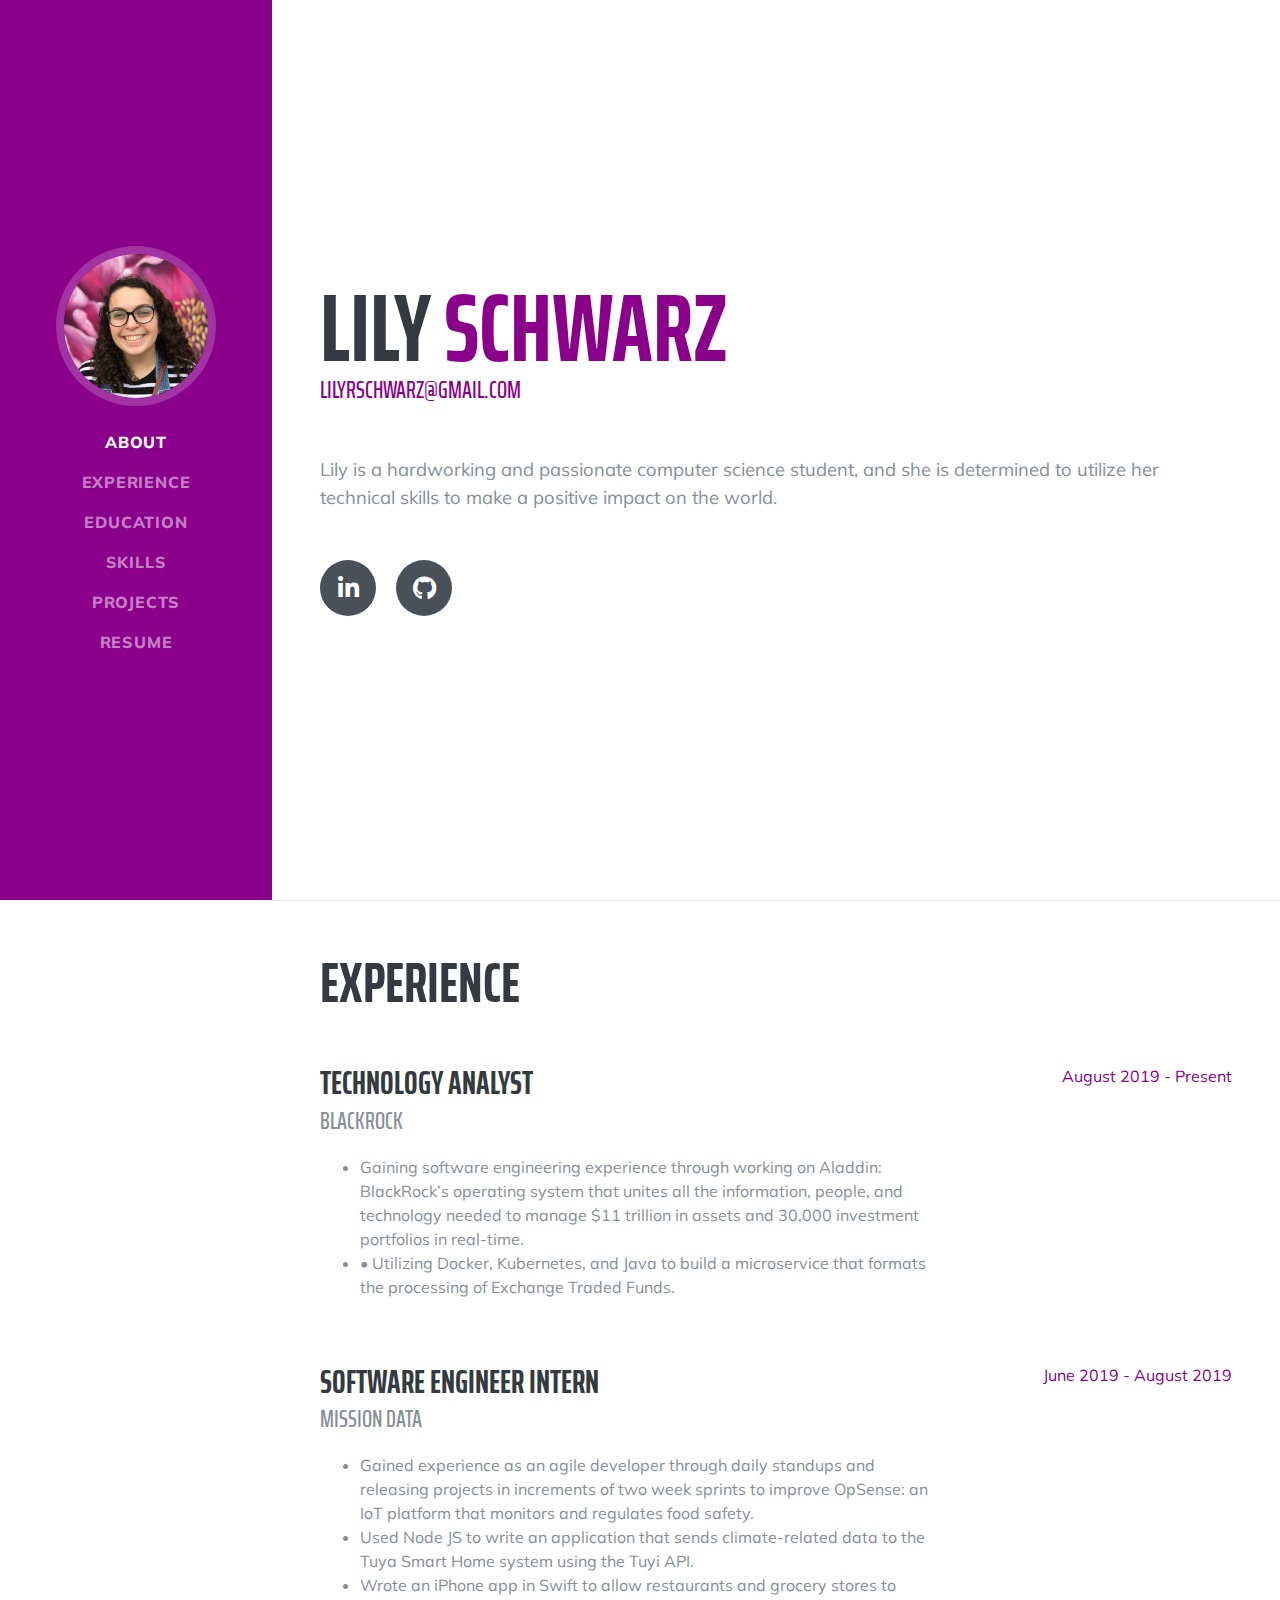
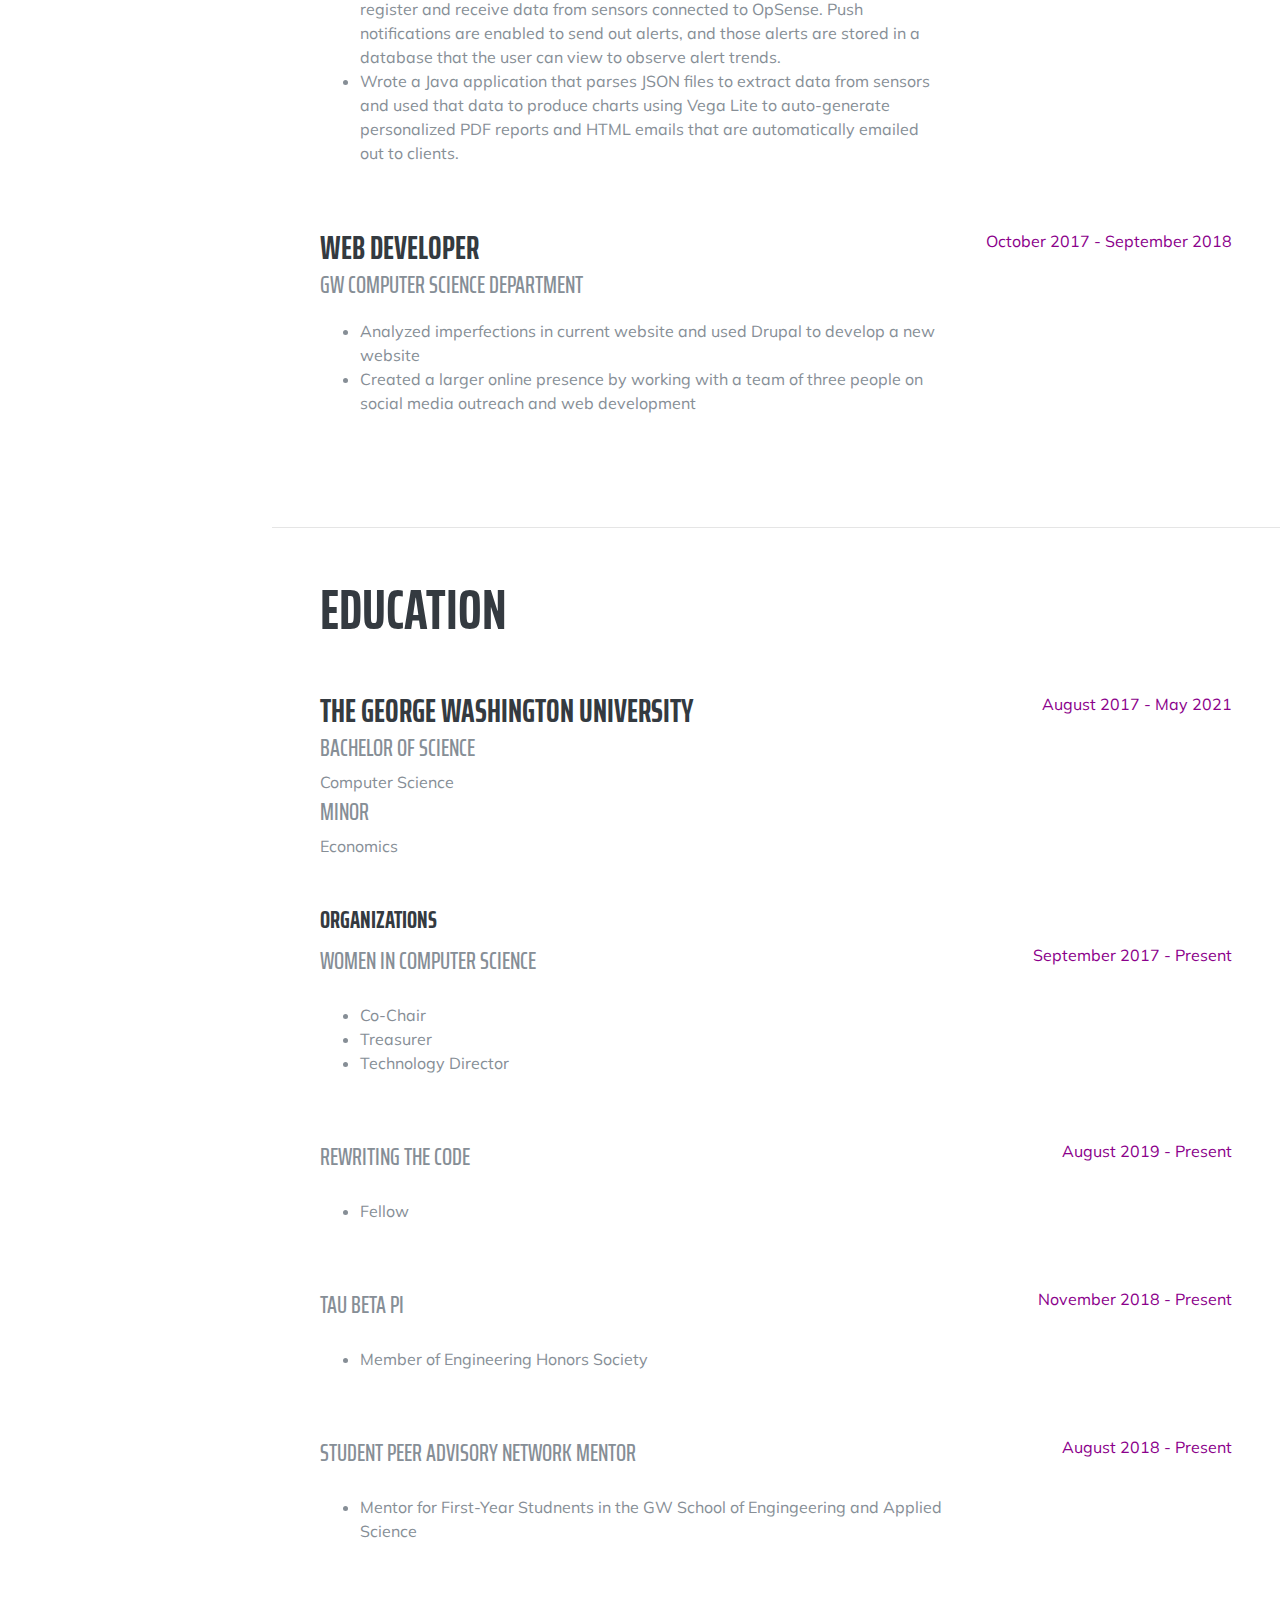
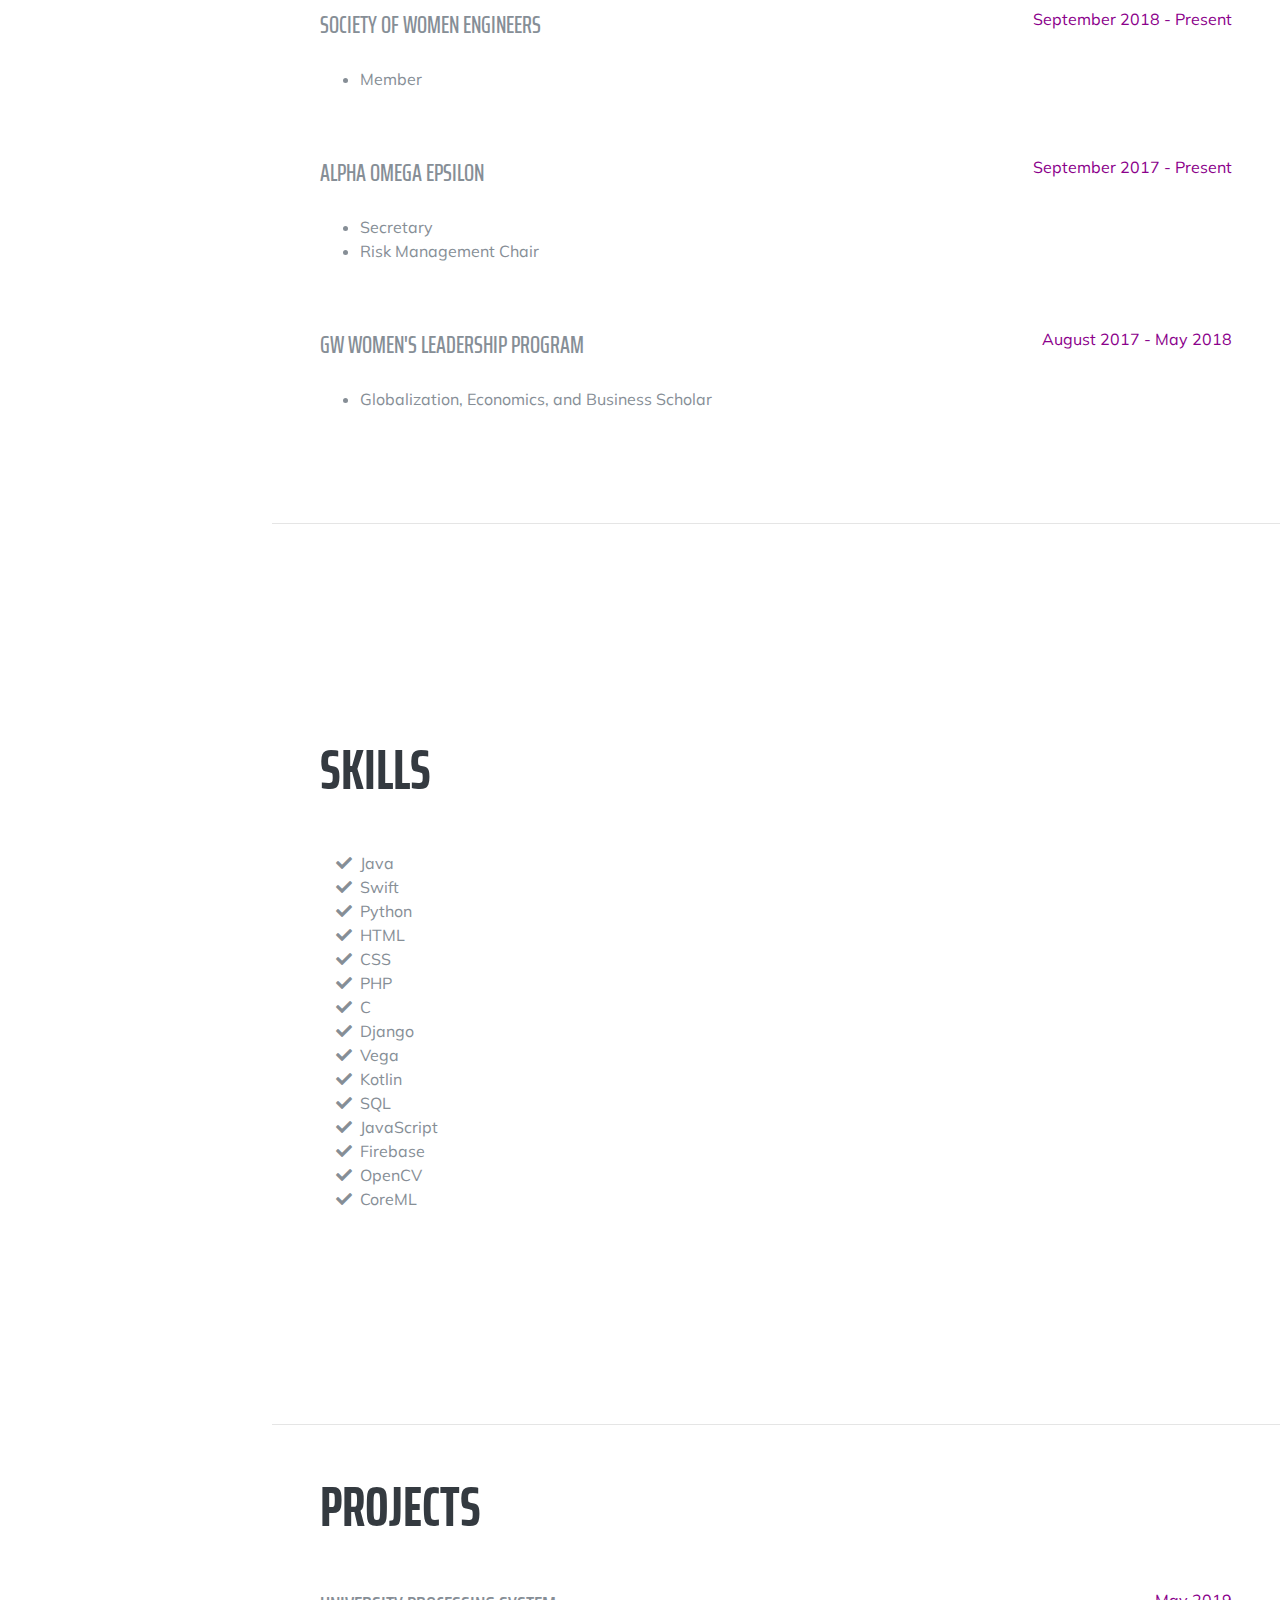
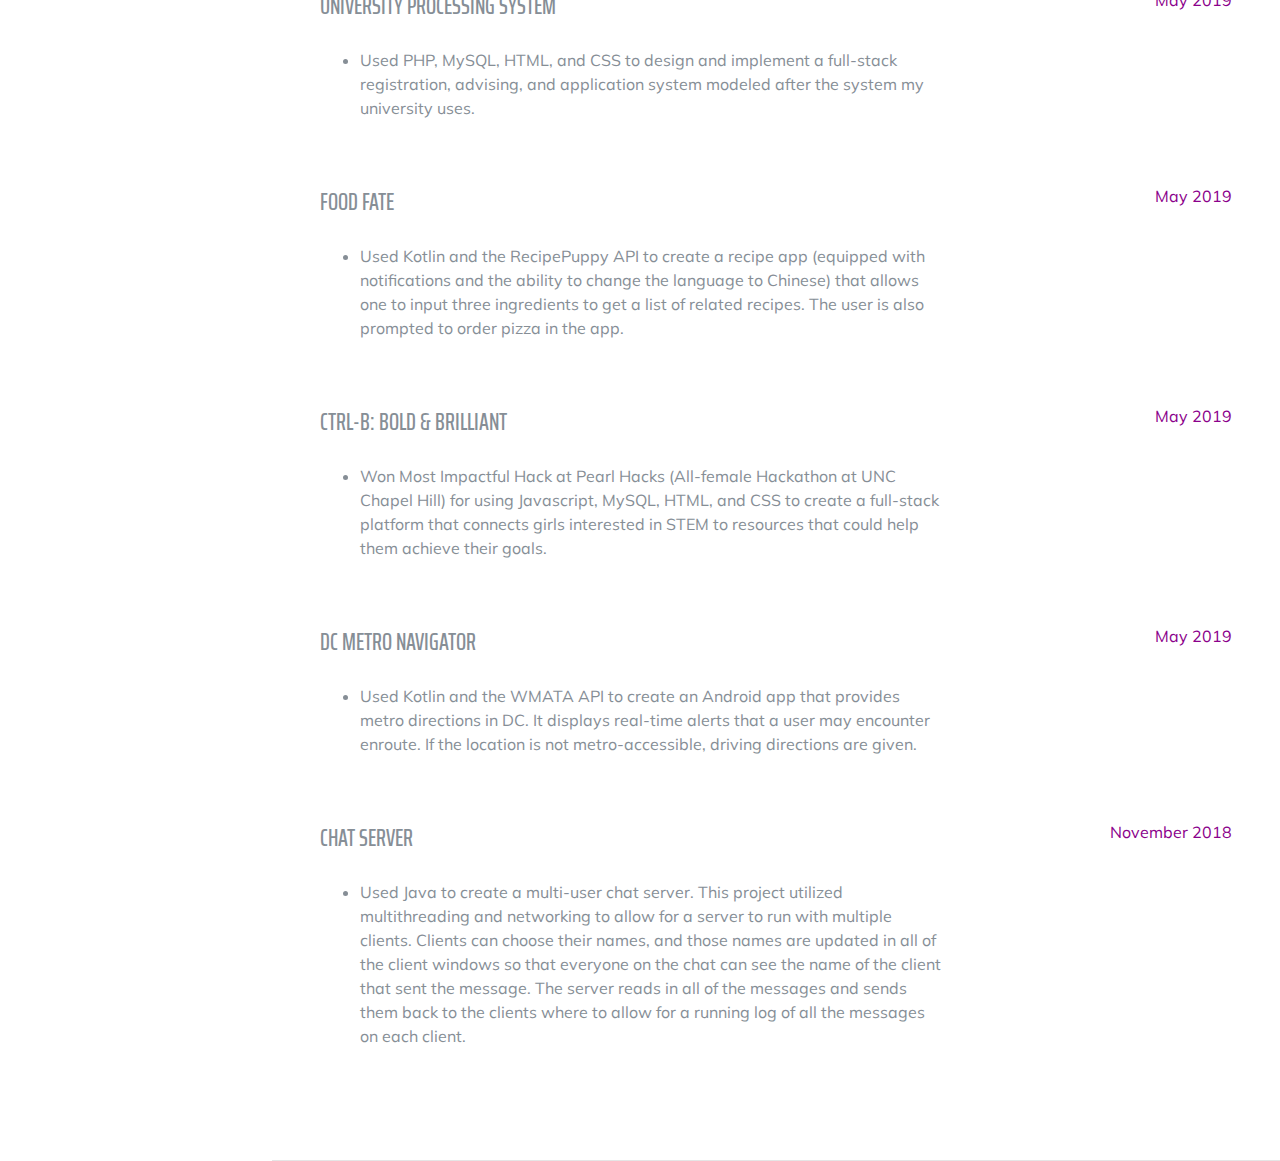
==== index.html @ d0290e29 "Update index.html" ====
<!DOCTYPE html>
<html lang="en">

<head>

  <meta charset="utf-8">
  <meta name="viewport" content="width=device-width, initial-scale=1, shrink-to-fit=no">
  <meta name="description" content="">
  <meta name="author" content="">

  <title>Lily Schwarz</title>

  <!-- Bootstrap core CSS -->
  <link href="vendor/bootstrap/css/bootstrap.min.css" rel="stylesheet">

  <!-- Custom fonts for this template -->
  <link href="https://fonts.googleapis.com/css?family=Saira+Extra+Condensed:500,700" rel="stylesheet">
  <link href="https://fonts.googleapis.com/css?family=Muli:400,400i,800,800i" rel="stylesheet">
  <link href="vendor/fontawesome-free/css/all.min.css" rel="stylesheet">

  <!-- Custom styles for this template -->
  <link href="css/resume.min.css" rel="stylesheet">

</head>

<body id="page-top">

  <nav class="navbar navbar-expand-lg navbar-dark bg-primary fixed-top" id="sideNav">
    <a class="navbar-brand js-scroll-trigger" href="#page-top">
      <span class="d-block d-lg-none">Lily Schwarz</span>
      <span class="d-none d-lg-block">
        <img class="img-fluid img-profile rounded-circle mx-auto mb-2" src="img/profile.jpg" alt="">
      </span>
    </a>
    <button class="navbar-toggler" type="button" data-toggle="collapse" data-target="#navbarSupportedContent" aria-controls="navbarSupportedContent" aria-expanded="false" aria-label="Toggle navigation">
      <span class="navbar-toggler-icon"></span>
    </button>
    <div class="collapse navbar-collapse" id="navbarSupportedContent">
      <ul class="navbar-nav">
        <li class="nav-item">
          <a class="nav-link js-scroll-trigger" href="#about">About</a>
        </li>
        <li class="nav-item">
          <a class="nav-link js-scroll-trigger" href="#experience">Experience</a>
        </li>
        <li class="nav-item">
          <a class="nav-link js-scroll-trigger" href="#education">Education</a>
        </li>
        <li class="nav-item">
          <a class="nav-link js-scroll-trigger" href="#skills">Skills</a>
        </li>
        <li class="nav-item">
          <a class="nav-link js-scroll-trigger" href="#interests">Projects</a>
        </li>
        <li class="nav-item">
          <a class="nav-link js-scroll-trigger" href="docs/Schwarz_Lily.pdf">Resume</a>
        </li>
      </ul>
    </div>
  </nav>
  <div class="container-fluid p-0">

    <section class="resume-section p-3 p-lg-5 d-flex align-items-center" id="about">
      <div class="w-100">
        <h1 class="mb-0">Lily
          <span class="text-primary">Schwarz</span>
        </h1>

        <div class="subheading mb-5">
          <a href="mailto:lilyrschwarz@gmail.com">lilyrschwarz@gmail.com</a>
        </div>
        <p class="lead mb-5">Lily is a hardworking and passionate computer science student, and she is determined to utilize her technical skills to make a positive impact on the world.</p>

        <div class="social-icons">
          <a href="https://www.linkedin.com/in/lilyschwarz/">
            <i class="fab fa-linkedin-in"></i>
          </a>
          <a href="https://github.com/lilyrschwarz">
            <i class="fab fa-github"></i>
          </a>
        </div>
      </div>
    </section>

    <hr class="m-0">

    <section class="resume-section p-3 p-lg-5 d-flex justify-content-center" id="experience">
      <div class="w-100">
        <h2 class="mb-5">Experience</h2>

        <div class="resume-item d-flex flex-column flex-md-row justify-content-between mb-5">
          <div class="resume-content">
            <h3 class="mb-0">Technology Analyst</h3>
            <div class="subheading mb-3">BlackRock</div>
            <!-- <p>Podcasting operational change management inside of workflows to establish a framework. Taking seamless key performance indicators offline to maximise the long tail. Keeping your eye on the ball while performing a deep dive on the start-up mentality to derive convergence on cross-platform integration.</p> -->
            <ul>
              <li>Gaining software engineering experience through working on Aladdin: BlackRock’s operating system that unites all the information, people, and technology needed to manage $11 trillion in assets and 30,000 investment portfolios in real-time.</li>
              <li>• Utilizing Docker, Kubernetes, and Java to build a microservice that formats the processing of Exchange Traded Funds.</li>
            </ul>
          </div>
          <div class="resume-date text-md-right">
            <span class="text-primary">August 2019 - Present</span>
          </div>
        </div>

        <div class="resume-item d-flex flex-column flex-md-row justify-content-between mb-5">
          <div class="resume-content">
            <h3 class="mb-0">Software Engineer Intern</h3>
            <div class="subheading mb-3">Mission Data</div>
            <!-- <p>Bring to the table win-win survival strategies to ensure proactive domination. At the end of the day, going forward, a new normal that has evolved from generation X is on the runway heading towards a streamlined cloud solution. User generated content in real-time will have multiple touchpoints for offshoring.</p> -->
            <ul>
              <li>Gained experience as an agile developer through daily standups and releasing projects in increments of two week sprints to improve OpSense: an IoT platform that monitors and regulates food safety.</li>
              <li>Used Node JS to write an application that sends climate-related data to the Tuya Smart Home system using the Tuyi API.</li>
              <li>Wrote an iPhone app in Swift to allow restaurants and grocery stores to register and receive data from sensors connected to OpSense. Push notifications are enabled to send out alerts, and those alerts are stored in a database that the user can view to observe alert trends.</li>
              <li> Wrote a Java application that parses JSON files to extract data from sensors and used that data to produce charts using Vega Lite to auto-generate personalized PDF reports and HTML emails that are automatically emailed out to clients.</li>
            </ul>
          </div>
          <div class="resume-date text-md-right">
            <span class="text-primary">June 2019 - August 2019</span>
          </div>
        </div>

        <div class="resume-item d-flex flex-column flex-md-row justify-content-between mb-5">
          <div class="resume-content">
            <h3 class="mb-0">Web Developer</h3>
            <div class="subheading mb-3">GW Computer Science Department</div>
            <!-- <p>Capitalize on low hanging fruit to identify a ballpark value added activity to beta test. Override the digital divide with additional clickthroughs from DevOps. Nanotechnology immersion along the information highway will close the loop on focusing solely on the bottom line.</p> -->
            <ul>
              <li>Analyzed imperfections in current website and used Drupal to develop a new website</li>
              <li>Created a larger online presence by working with a team of three people on social media outreach and web development</li>
            </ul>
          </div>
          <div class="resume-date text-md-right">
            <span class="text-primary">October 2017 - September 2018</span>
          </div>
        </div>



      </div>

    </section>

    <hr class="m-0">

    <section class="resume-section p-3 p-lg-5 d-flex align-items-center" id="education">
      <div class="w-100">
        <h2 class="mb-5">Education</h2>

        <div class="resume-item d-flex flex-column flex-md-row justify-content-between mb-5">
          <div class="resume-content">
            <h3 class="mb-0">The George Washington University</h3>
            <div class="subheading mb-1">Bachelor of Science</div>
            <div>Computer Science</div>
            <div class="subheading mb-1">Minor</div>
            <div>Economics</div>
          </div>
          <div class="resume-date text-md-right">
            <span class="text-primary">August 2017 - May 2021</span>
          </div>
        </div>
        <h4>Organizations</h4>
        <div class="resume-item d-flex flex-column flex-md-row justify-content-between mb-5">
          <div class="resume-content">
            <div class="subheading mb-4">Women in Computer Science</div>
            <ul>
              <li>Co-Chair</li>
              <li>Treasurer</li>
              <li>Technology Director</li>
            </ul>
          </div>
          <div class="resume-date text-md-right">
            <span class="text-primary">September 2017 - Present</span>
          </div>
        </div>
        <div class="resume-item d-flex flex-column flex-md-row justify-content-between mb-5">
          <div class="resume-content">
            <div class="subheading mb-4">Rewriting the Code</div>
            <ul>
              <li>Fellow</li>
            </ul>
          </div>
          <div class="resume-date text-md-right">
            <span class="text-primary">August 2019 - Present</span>
          </div>
        </div>

        <div class="resume-item d-flex flex-column flex-md-row justify-content-between mb-5">
          <div class="resume-content">
            <div class="subheading mb-4">Tau Beta Pi</div>
            <ul>
              <li>Member of Engineering Honors Society</li>
            </ul>
          </div>
          <div class="resume-date text-md-right">
            <span class="text-primary">November 2018 - Present</span>
          </div>
        </div>

        <div class="resume-item d-flex flex-column flex-md-row justify-content-between mb-5">
          <div class="resume-content">
            <div class="subheading mb-4">Student Peer Advisory Network Mentor</div>
            <ul>
              <li>Mentor for First-Year Studnents in the GW School of Engingeering and Applied Science</li>
            </ul>
          </div>
          <div class="resume-date text-md-right">
            <span class="text-primary">August 2018 - Present</span>
          </div>
        </div>

        <div class="resume-item d-flex flex-column flex-md-row justify-content-between mb-5">
          <div class="resume-content">
            <div class="subheading mb-4">Society of Women Engineers</div>
            <ul>
              <li>Member</li>
            </ul>
          </div>
          <div class="resume-date text-md-right">
            <span class="text-primary">September 2018 - Present</span>
          </div>
        </div>

        <div class="resume-item d-flex flex-column flex-md-row justify-content-between mb-5">
          <div class="resume-content">
            <div class="subheading mb-4">Alpha Omega Epsilon</div>
            <ul>
              <li>Secretary</li>
              <li>Risk Management Chair</li>
            </ul>
          </div>
          <div class="resume-date text-md-right">
            <span class="text-primary">September 2017 - Present</span>
          </div>
        </div>

        <div class="resume-item d-flex flex-column flex-md-row justify-content-between mb-5">
          <div class="resume-content">
            <div class="subheading mb-4">GW Women's Leadership Program</div>
            <ul>
              <li>Globalization, Economics, and Business Scholar</li>
            </ul>
          </div>
          <div class="resume-date text-md-right">
            <span class="text-primary">August 2017 - May 2018</span>
          </div>
        </div>


      </div>
    </section>

    <hr class="m-0">

    <section class="resume-section p-3 p-lg-5 d-flex align-items-center" id="skills">
      <div class="w-100">
        <h2 class="mb-5">Skills</h2>

        <ul class="fa-ul mb-0">
          <li>
            <i class="fa-li fa fa-check"></i>
            Java</li>
          <li>
            <i class="fa-li fa fa-check"></i>
            Swift</li>
          <li>
            <i class="fa-li fa fa-check"></i>
          Python</li>
          <li>
            <i class="fa-li fa fa-check"></i>
            HTML</li>
          <li>
            <i class="fa-li fa fa-check"></i>
            CSS</li>
          <li>
            <i class="fa-li fa fa-check"></i>
            PHP</li>
          <li>
            <i class="fa-li fa fa-check"></i>
            C</li>
          <li>
            <i class="fa-li fa fa-check"></i>
            Django</li>
          <li>
            <i class="fa-li fa fa-check"></i>
            Vega</li>
          <li>
            <i class="fa-li fa fa-check"></i>
            Kotlin</li>
          <li>
            <i class="fa-li fa fa-check"></i>
            SQL</li>
          <li>
            <i class="fa-li fa fa-check"></i>
            JavaScript</li>
          <li>
            <i class="fa-li fa fa-check"></i>
            Firebase</li>
          <li>
            <i class="fa-li fa fa-check"></i>
            OpenCV</li>
          <li>
            <i class="fa-li fa fa-check"></i>
            CoreML</li>
        </ul>
      </div>
    </section>

    <hr class="m-0">

    <section class="resume-section p-3 p-lg-5 d-flex align-items-center" id="interests">
      <div class="w-100">
        <h2 class="mb-5">Projects</h2>
        <!-- <p>Apart from being a web developer, I enjoy most of my time being outdoors. In the winter, I am an avid skier and novice ice climber. During the warmer months here in Colorado, I enjoy mountain biking, free climbing, and kayaking.</p>
        <p class="mb-0">When forced indoors, I follow a number of sci-fi and fantasy genre movies and television shows, I am an aspiring chef, and I spend a large amount of my free time exploring the latest technology advancements in the front-end web development world.</p> -->
        <div class="resume-item d-flex flex-column flex-md-row justify-content-between mb-5">
          <div class="resume-content">
            <div class="subheading mb-4">University Processing System</div>
            <ul>
              <li>Used PHP, MySQL, HTML, and CSS to design and implement a full-stack registration, advising, and application system modeled after the system my university uses.</li>
            </ul>
          </div>
          <div class="resume-date text-md-right">
            <span class="text-primary">May 2019</span>
          </div>
        </div>

        <div class="resume-item d-flex flex-column flex-md-row justify-content-between mb-5">
          <div class="resume-content">
            <div class="subheading mb-4">Food Fate</div>
            <ul>
              <li>Used Kotlin and the RecipePuppy API to create a recipe app (equipped with notifications and the ability to change the language to Chinese) that allows one to input three ingredients to get a list of related recipes. The user is also prompted to order pizza in the app.</li>
            </ul>
          </div>
          <div class="resume-date text-md-right">
            <span class="text-primary">May 2019</span>
          </div>
        </div>

        <div class="resume-item d-flex flex-column flex-md-row justify-content-between mb-5">
          <div class="resume-content">
            <div class="subheading mb-4">CTRL-B: Bold & Brilliant</div>
            <ul>
              <li>Won Most Impactful Hack at Pearl Hacks (All-female Hackathon at UNC Chapel Hill) for using Javascript, MySQL, HTML, and CSS to create a full-stack platform that connects girls interested in STEM to resources that could help them achieve their goals.</li>
            </ul>
          </div>
          <div class="resume-date text-md-right">
            <span class="text-primary">May 2019</span>
          </div>
        </div>

        <div class="resume-item d-flex flex-column flex-md-row justify-content-between mb-5">
          <div class="resume-content">
            <div class="subheading mb-4">DC Metro Navigator</div>
            <ul>
              <li>Used Kotlin and the WMATA API to create an Android app that provides metro directions in DC. It displays real-time alerts that a user may encounter enroute. If the location is not metro-accessible, driving directions are given.</li>
            </ul>
          </div>
          <div class="resume-date text-md-right">
            <span class="text-primary">May 2019</span>
          </div>
        </div>

        <div class="resume-item d-flex flex-column flex-md-row justify-content-between mb-5">
          <div class="resume-content">
            <div class="subheading mb-4">Chat Server</div>
            <ul>
              <li>Used Java to create a multi-user chat server. This project utilized multithreading and networking to allow for a server to run with multiple clients. Clients can choose their names, and those names are updated in all of the client windows so that everyone on the chat can see the name of the client that sent the message. The server reads in all of the messages and sends them back to the clients where to allow for a running log of all the messages on each client.</li>
            </ul>
          </div>
          <div class="resume-date text-md-right">
            <span class="text-primary">November 2018</span>
          </div>
        </div>


      </div>
    </section>

    <hr class="m-0">
<!--
    <section class="resume-section p-3 p-lg-5 d-flex align-items-center" id="awards">
       <div class="w-100">
        <h2 class="mb-5">Projects</h2>
        <ul class="fa-ul mb-0">
          <li>
            <i class="fa-li fa fa-asterisk text-warning"></i>
            Google Analytics Certified Developer</li>
          <li>
            <i class="fa-li fa fa-asterisk text-warning"></i>
            Mobile Web Specialist - Google Certification</li>
          <li>
            <i class="fa-li fa fa-asterisk text-warning"></i>
            1<sup>st</sup>
            Place - University of Colorado Boulder - Emerging Tech Competition 2009</li>
          <li>
            <i class="fa-li fa fa-asterisk text-warning"></i>
            1<sup>st</sup>
            Place - University of Colorado Boulder - Adobe Creative Jam 2008 (UI Design Category)</li>
          <li>
            <i class="fa-li fa fa-asterisk text-warning"></i>
            2<sup>nd</sup>
            Place - University of Colorado Boulder - Emerging Tech Competition 2008</li>
          <li>
            <i class="fa-li fa fa-asterisk text-warning"></i>
            1<sup>st</sup>
            Place - James Buchanan High School - Hackathon 2006</li>
          <li>
            <i class="fa-li fa fa-asterisk text-warning"></i>
            3<sup>rd</sup>
            Place - James Buchanan High School - Hackathon 2005</li>
        </ul>
      </div>
    </section>
-->
  </div>

  <!-- Bootstrap core JavaScript -->
  <script src="vendor/jquery/jquery.min.js"></script>
  <script src="vendor/bootstrap/js/bootstrap.bundle.min.js"></script>

  <!-- Plugin JavaScript -->
  <script src="vendor/jquery-easing/jquery.easing.min.js"></script>

  <!-- Custom scripts for this template -->
  <script src="js/resume.min.js"></script>

</body>

</html>
---- css/resume.min.css ----
/*!
 * Start Bootstrap - Resume v5.0.7 (https://startbootstrap.com/template-overviews/resume)
 * Copyright 2013-2019 Start Bootstrap
 * Licensed under MIT (https://github.com/BlackrockDigital/startbootstrap-resume/blob/master/LICENSE)
 */body{font-family:Muli,-apple-system,BlinkMacSystemFont,'Segoe UI',Roboto,'Helvetica Neue',Arial,sans-serif,'Apple Color Emoji','Segoe UI Emoji','Segoe UI Symbol','Noto Color Emoji';padding-top:54px;color:#868e96}@media (min-width:992px){body{padding-top:0;padding-left:17rem}}h1,h2,h3,h4,h5,h6{font-family:'Saira Extra Condensed',-apple-system,BlinkMacSystemFont,'Segoe UI',Roboto,'Helvetica Neue',Arial,sans-serif,'Apple Color Emoji','Segoe UI Emoji','Segoe UI Symbol','Noto Color Emoji';font-weight:700;text-transform:uppercase;color:#343a40}h1{font-size:6rem;line-height:5.5rem}h2{font-size:3.5rem}h3{font-size:2rem}p.lead{font-size:1.15rem;font-weight:400}.subheading{text-transform:uppercase;font-weight:500;font-family:'Saira Extra Condensed',-apple-system,BlinkMacSystemFont,'Segoe UI',Roboto,'Helvetica Neue',Arial,sans-serif,'Apple Color Emoji','Segoe UI Emoji','Segoe UI Symbol','Noto Color Emoji';font-size:1.5rem}.social-icons a{display:inline-block;height:3.5rem;width:3.5rem;background-color:#495057;color:#fff!important;border-radius:100%;text-align:center;font-size:1.5rem;line-height:3.5rem;margin-right:1rem}.social-icons a:last-child{margin-right:0}.social-icons a:hover{background-color:#8B008B}.dev-icons{font-size:3rem}.dev-icons .list-inline-item i:hover{color:#8B008B}#sideNav .navbar-nav .nav-item .nav-link{font-weight:800;letter-spacing:.05rem;text-transform:uppercase}#sideNav .navbar-toggler:focus{outline-color:#d48a6e}@media (min-width:992px){#sideNav{text-align:center;position:fixed;top:0;left:0;display:-webkit-box;display:-ms-flexbox;display:flex;-webkit-box-orient:vertical;-webkit-box-direction:normal;-ms-flex-direction:column;flex-direction:column;width:17rem;height:100vh}#sideNav .navbar-brand{display:-webkit-box;display:-ms-flexbox;display:flex;margin:auto auto 0;padding:.5rem}#sideNav .navbar-brand .img-profile{max-width:10rem;max-height:10rem;border:.5rem solid rgba(255,255,255,.2)}#sideNav .navbar-collapse{display:-webkit-box;display:-ms-flexbox;display:flex;-webkit-box-align:start;-ms-flex-align:start;align-items:flex-start;-webkit-box-flex:0;-ms-flex-positive:0;flex-grow:0;width:100%;margin-bottom:auto}#sideNav .navbar-collapse .navbar-nav{-webkit-box-orient:vertical;-webkit-box-direction:normal;-ms-flex-direction:column;flex-direction:column;width:100%}#sideNav .navbar-collapse .navbar-nav .nav-item{display:block}#sideNav .navbar-collapse .navbar-nav .nav-item .nav-link{display:block}}section.resume-section{padding-top:5rem!important;padding-bottom:5rem!important;max-width:75rem}section.resume-section .resume-item .resume-date{min-width:none}@media (min-width:768px){section.resume-section{min-height:100vh}section.resume-section .resume-item .resume-date{min-width:18rem}}@media (min-width:992px){section.resume-section{padding-top:3rem!important;padding-bottom:3rem!important}}.bg-primary{background-color: #8B008B!important}.text-primary{color:#8B008B!important}a{color:#8B008B}a:active,a:focus,a:hover{color:#824027}
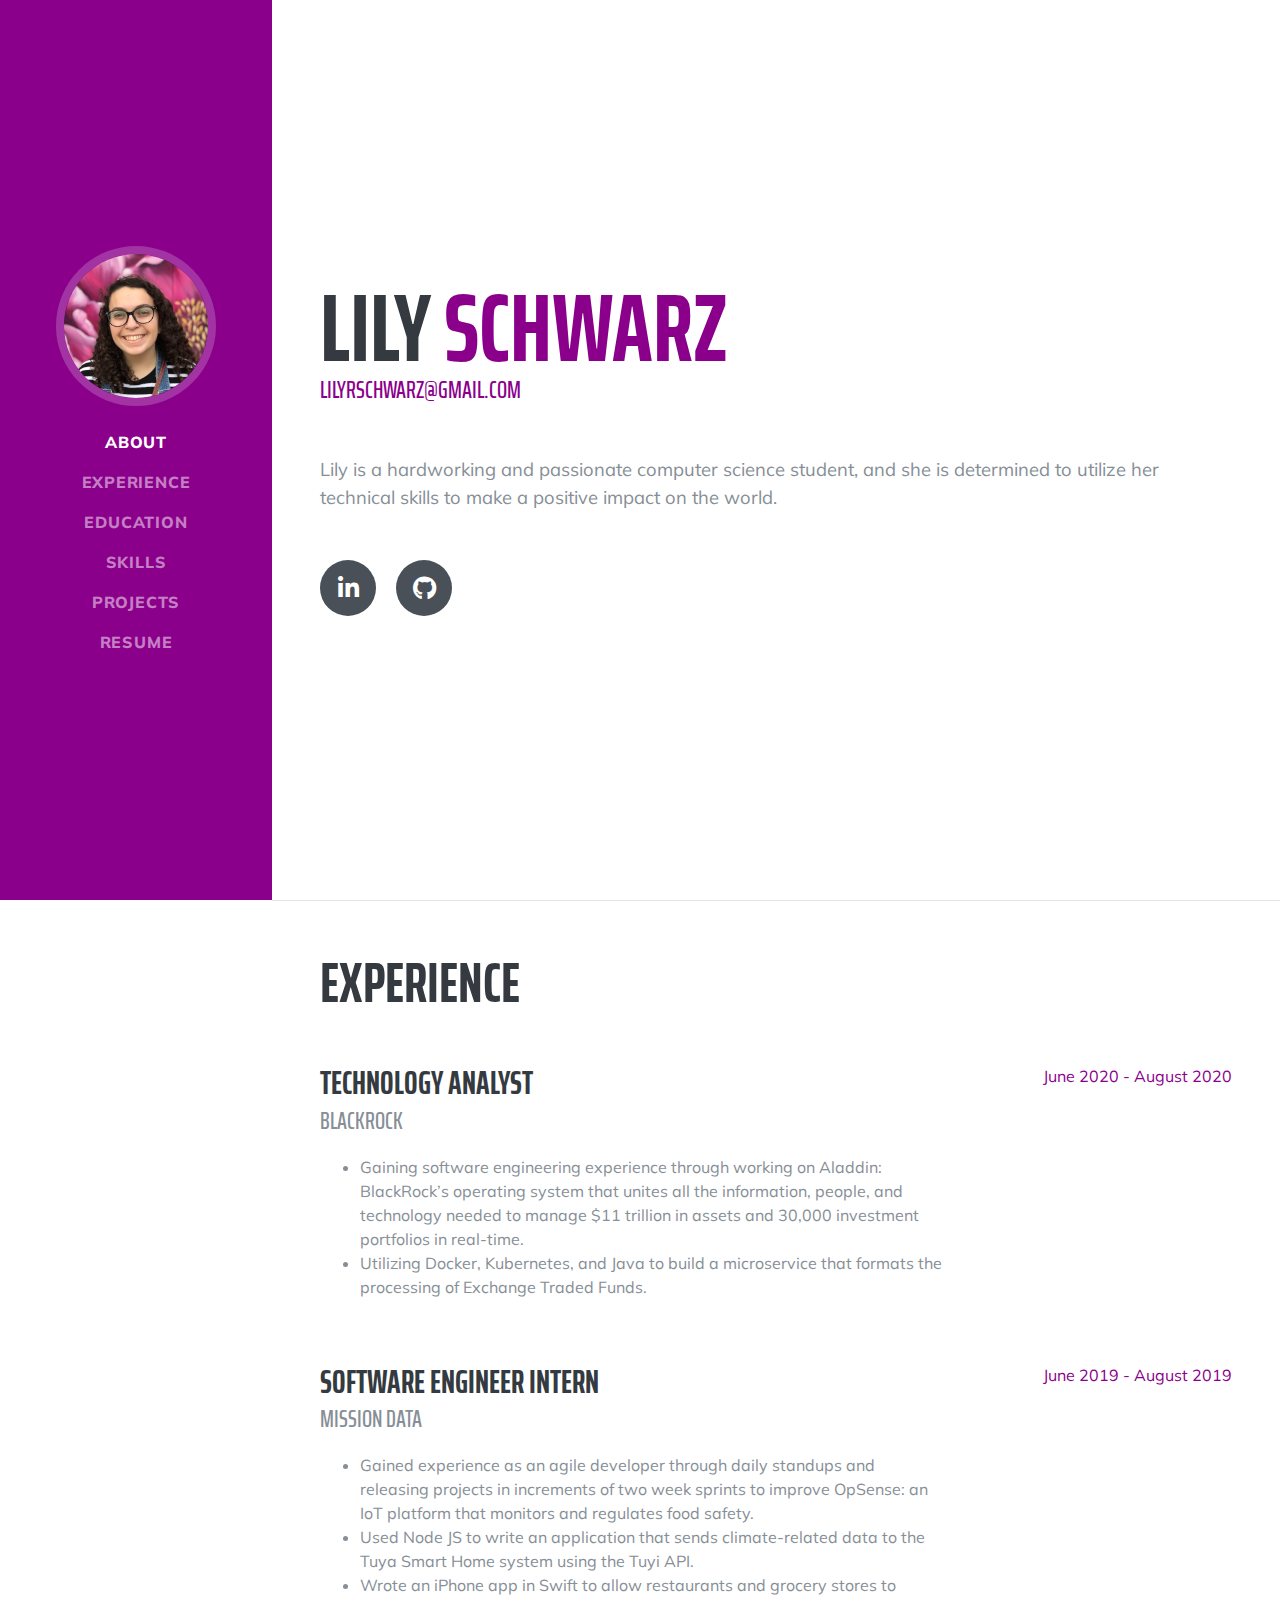
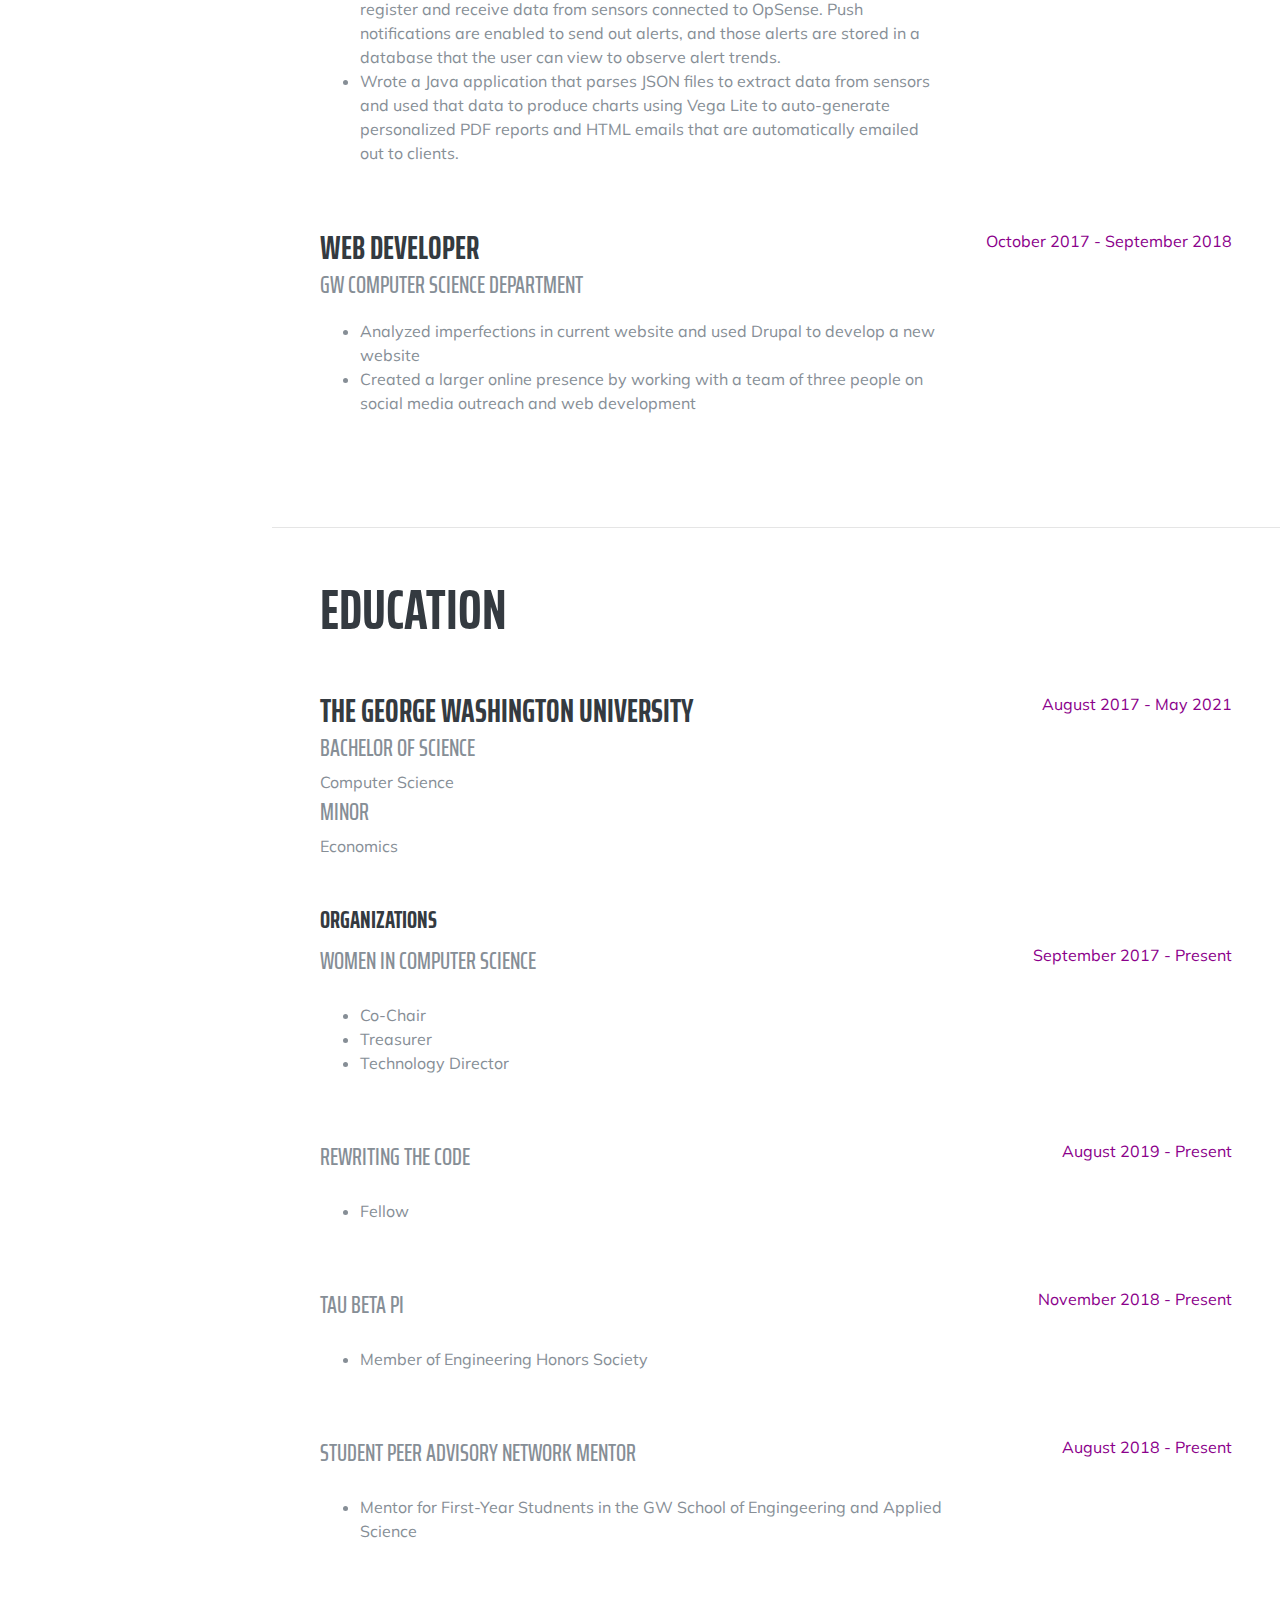
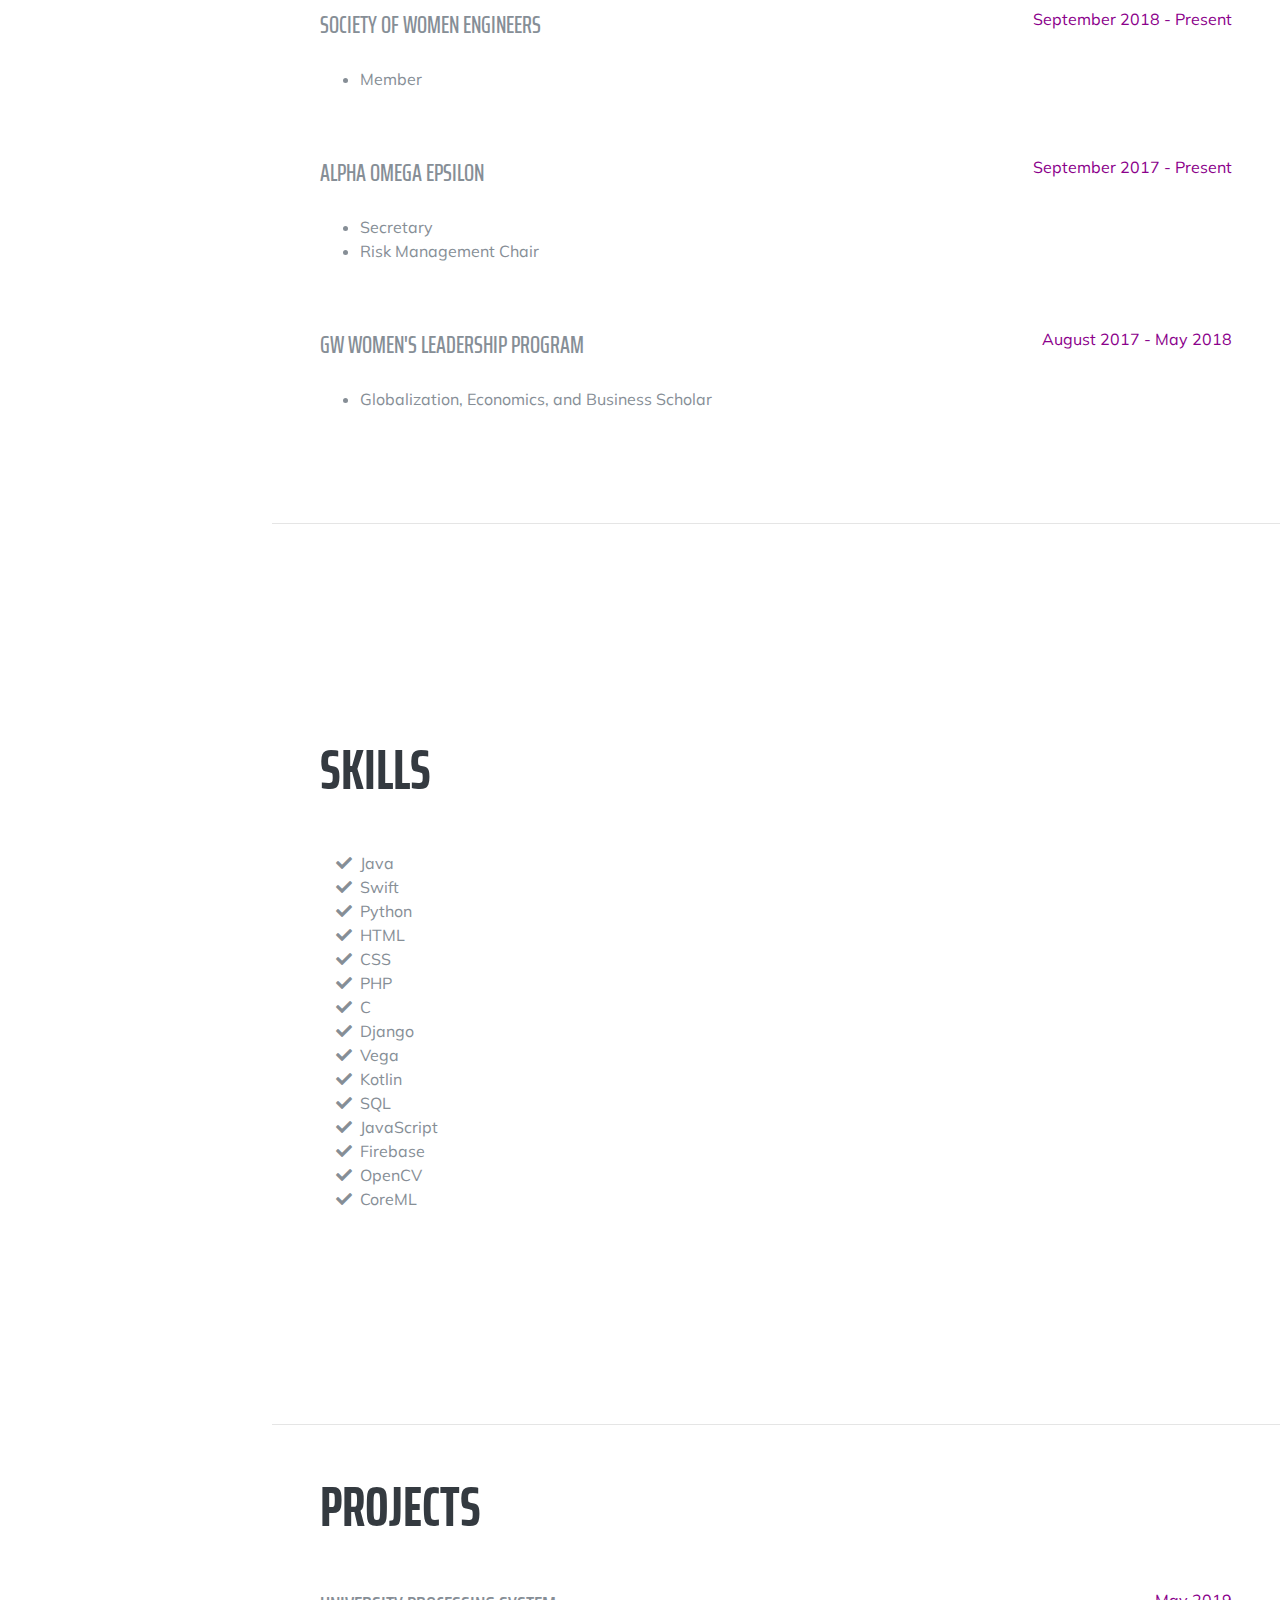
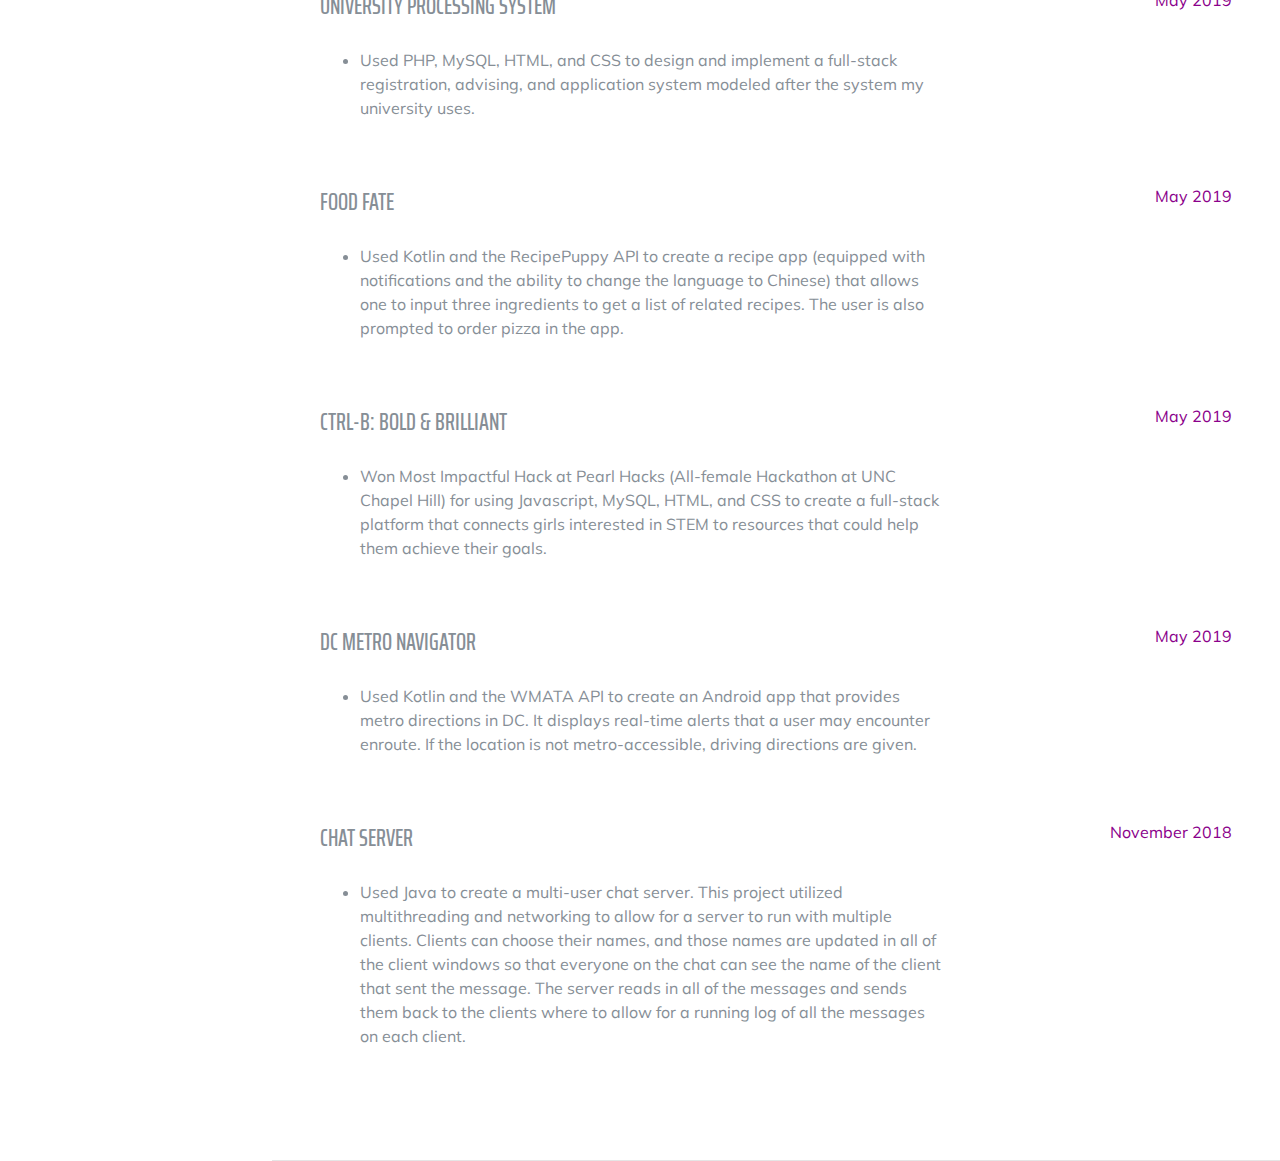
==== commit f0403b3f: "Update index.html" ====
--- a/index.html
+++ b/index.html
@@ -95,11 +95,11 @@
             <!-- <p>Podcasting operational change management inside of workflows to establish a framework. Taking seamless key performance indicators offline to maximise the long tail. Keeping your eye on the ball while performing a deep dive on the start-up mentality to derive convergence on cross-platform integration.</p> -->
             <ul>
               <li>Gaining software engineering experience through working on Aladdin: BlackRock’s operating system that unites all the information, people, and technology needed to manage $11 trillion in assets and 30,000 investment portfolios in real-time.</li>
-              <li>• Utilizing Docker, Kubernetes, and Java to build a microservice that formats the processing of Exchange Traded Funds.</li>
-            </ul>
-          </div>
-          <div class="resume-date text-md-right">
-            <span class="text-primary">August 2019 - Present</span>
+              <li>Utilizing Docker, Kubernetes, and Java to build a microservice that formats the processing of Exchange Traded Funds.</li>
+            </ul>
+          </div>
+          <div class="resume-date text-md-right">
+            <span class="text-primary">June 2020 - August 2020</span>
           </div>
         </div>
 
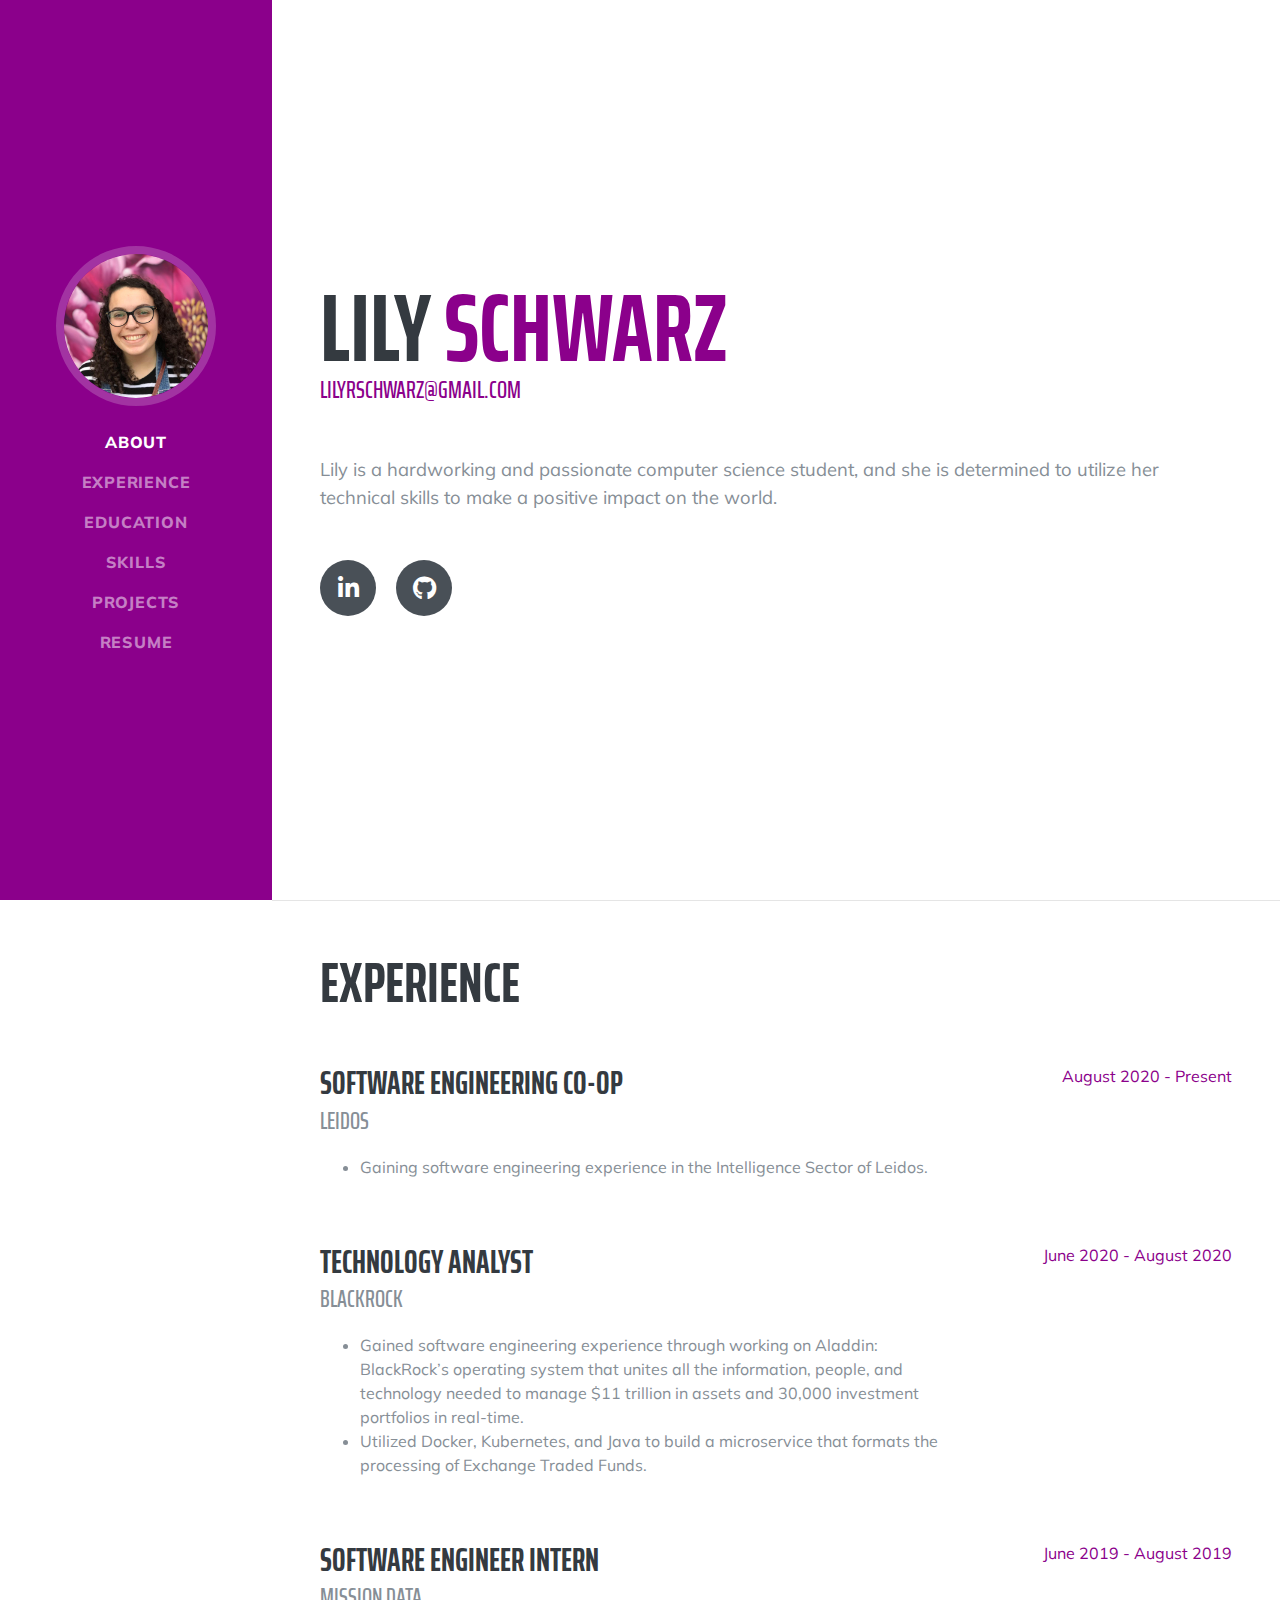
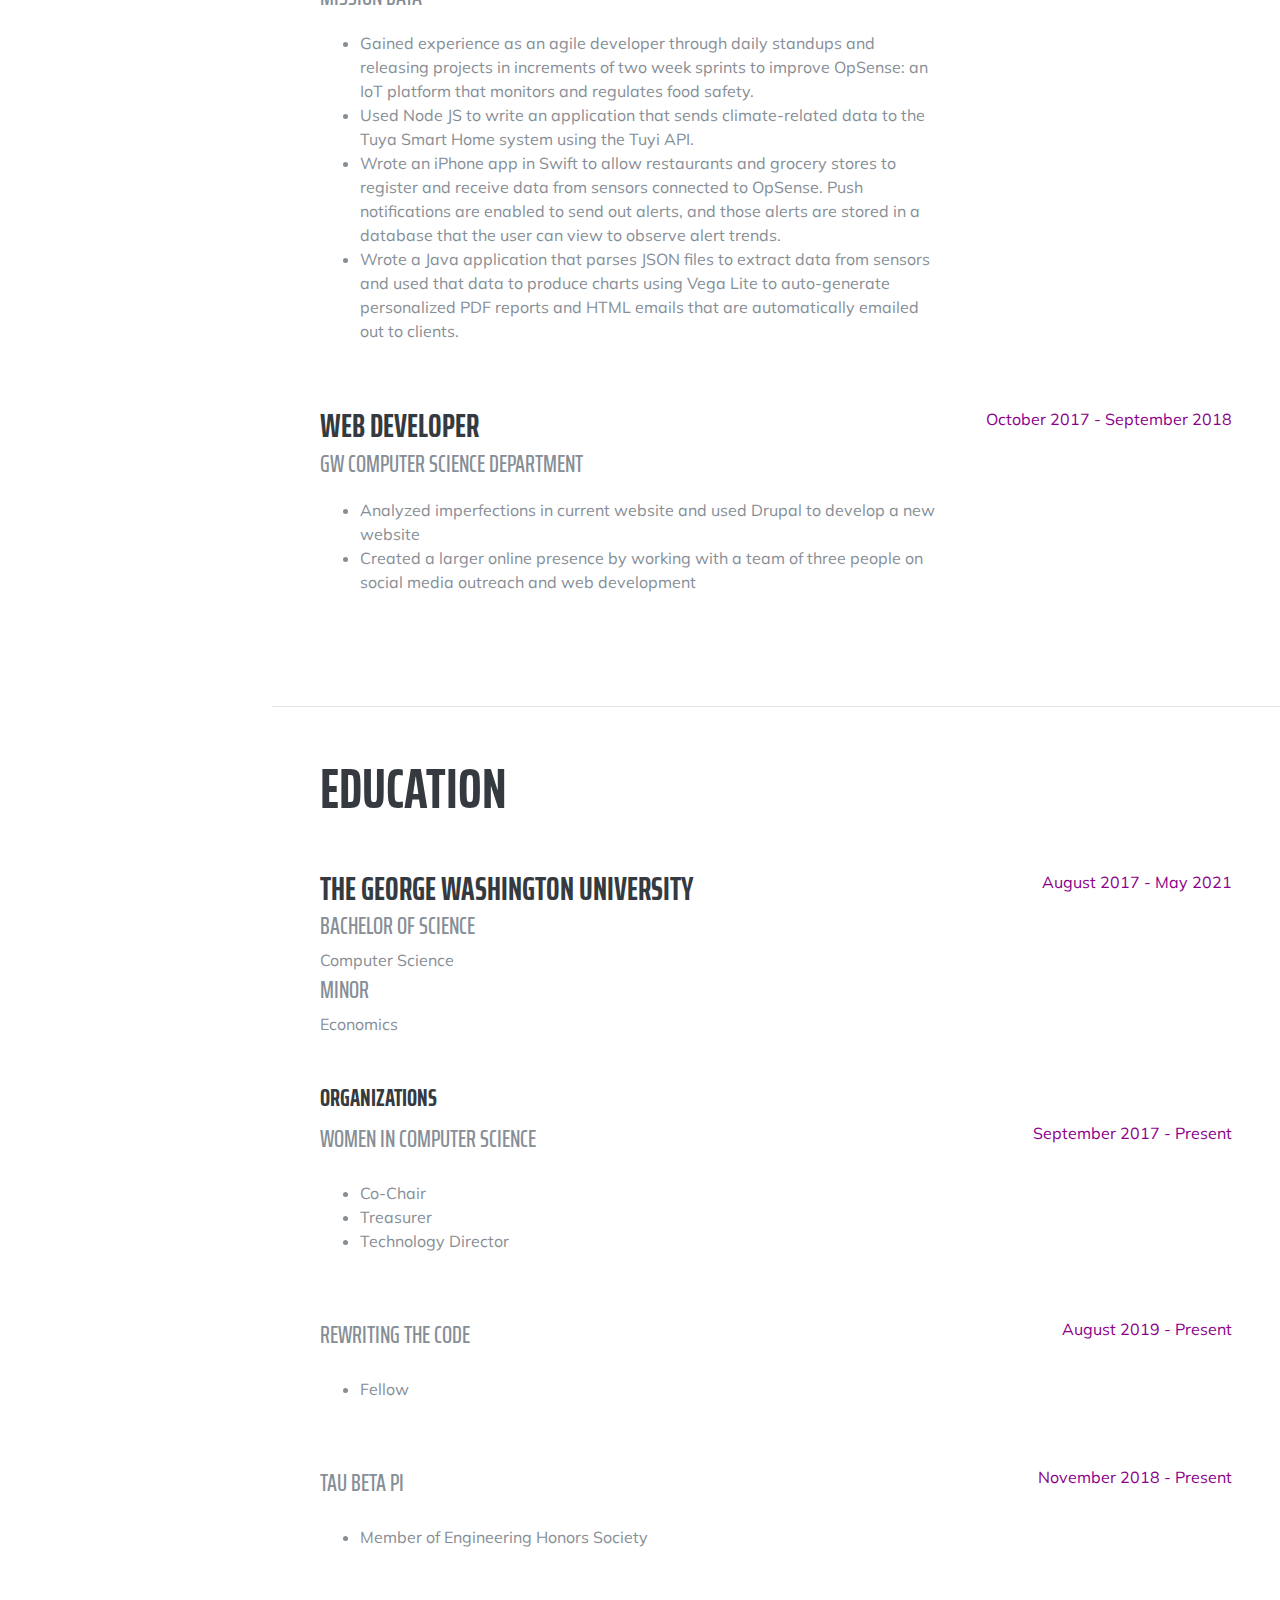
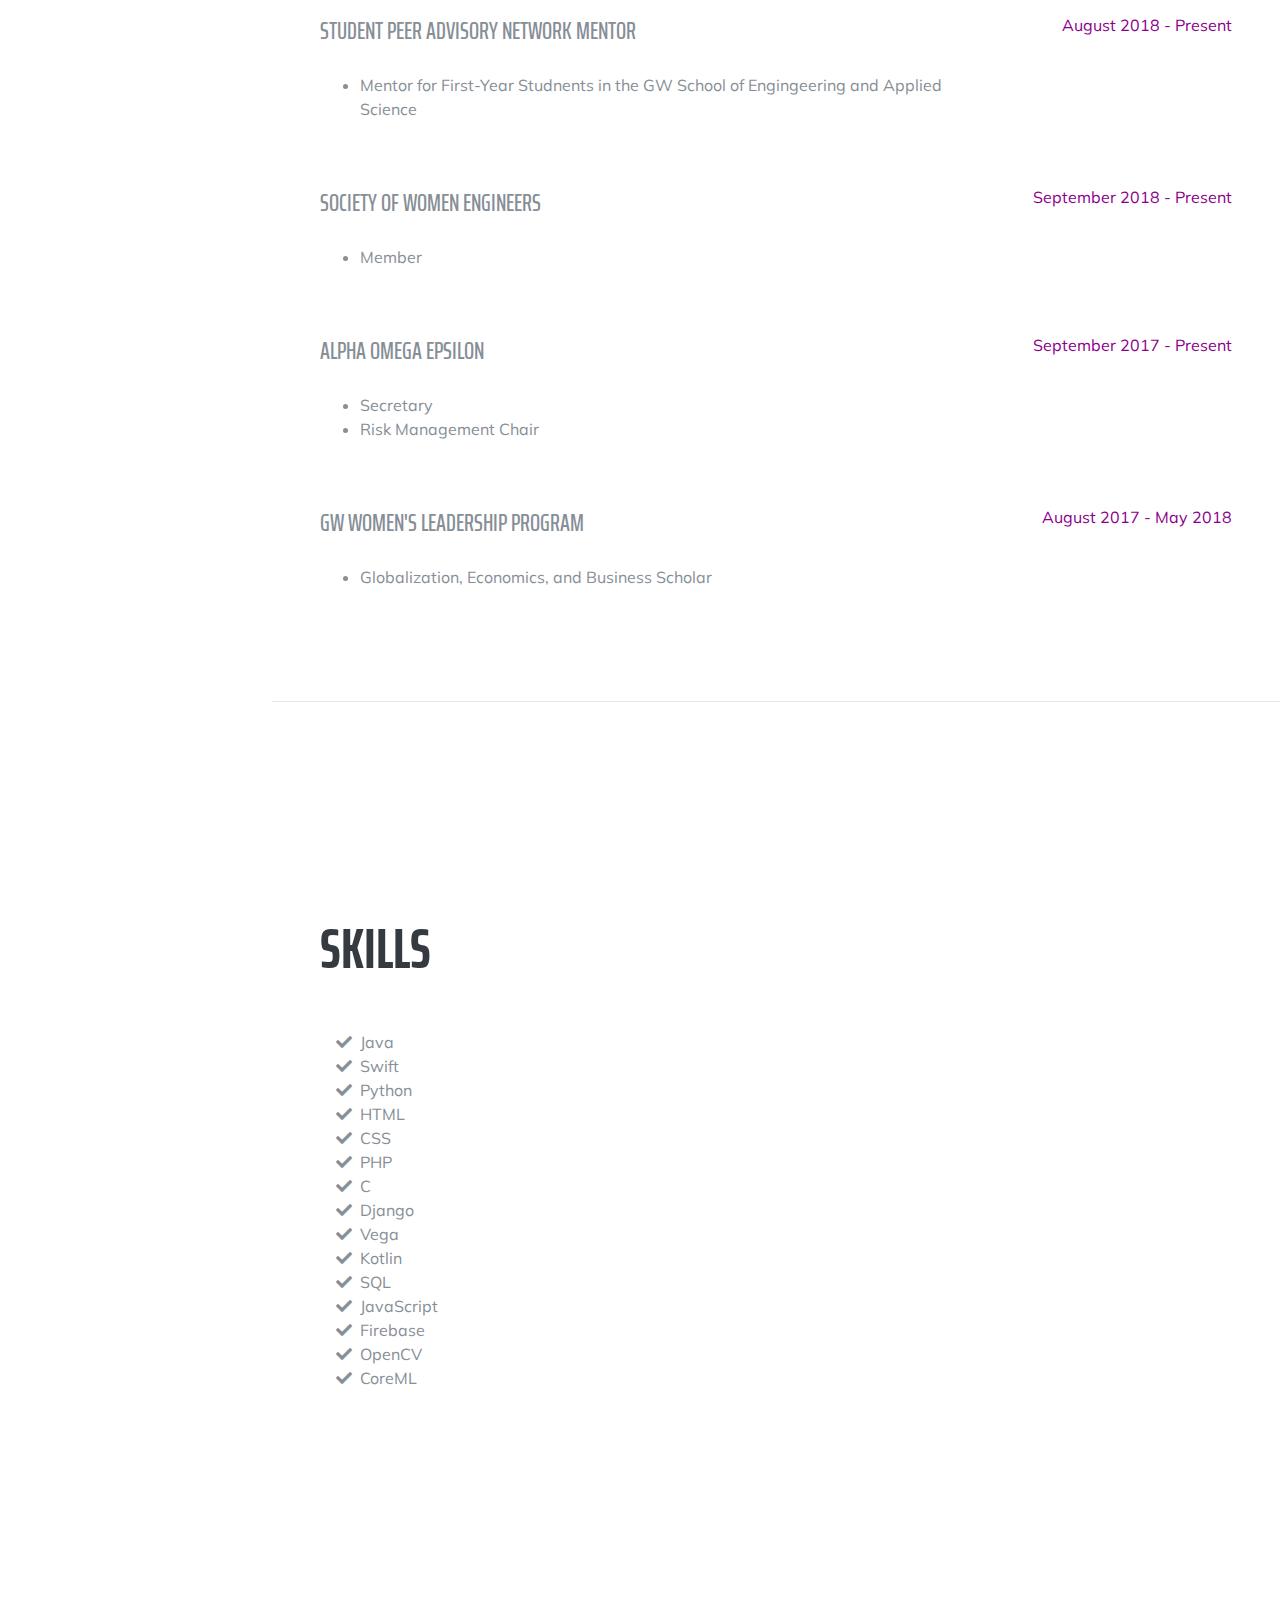
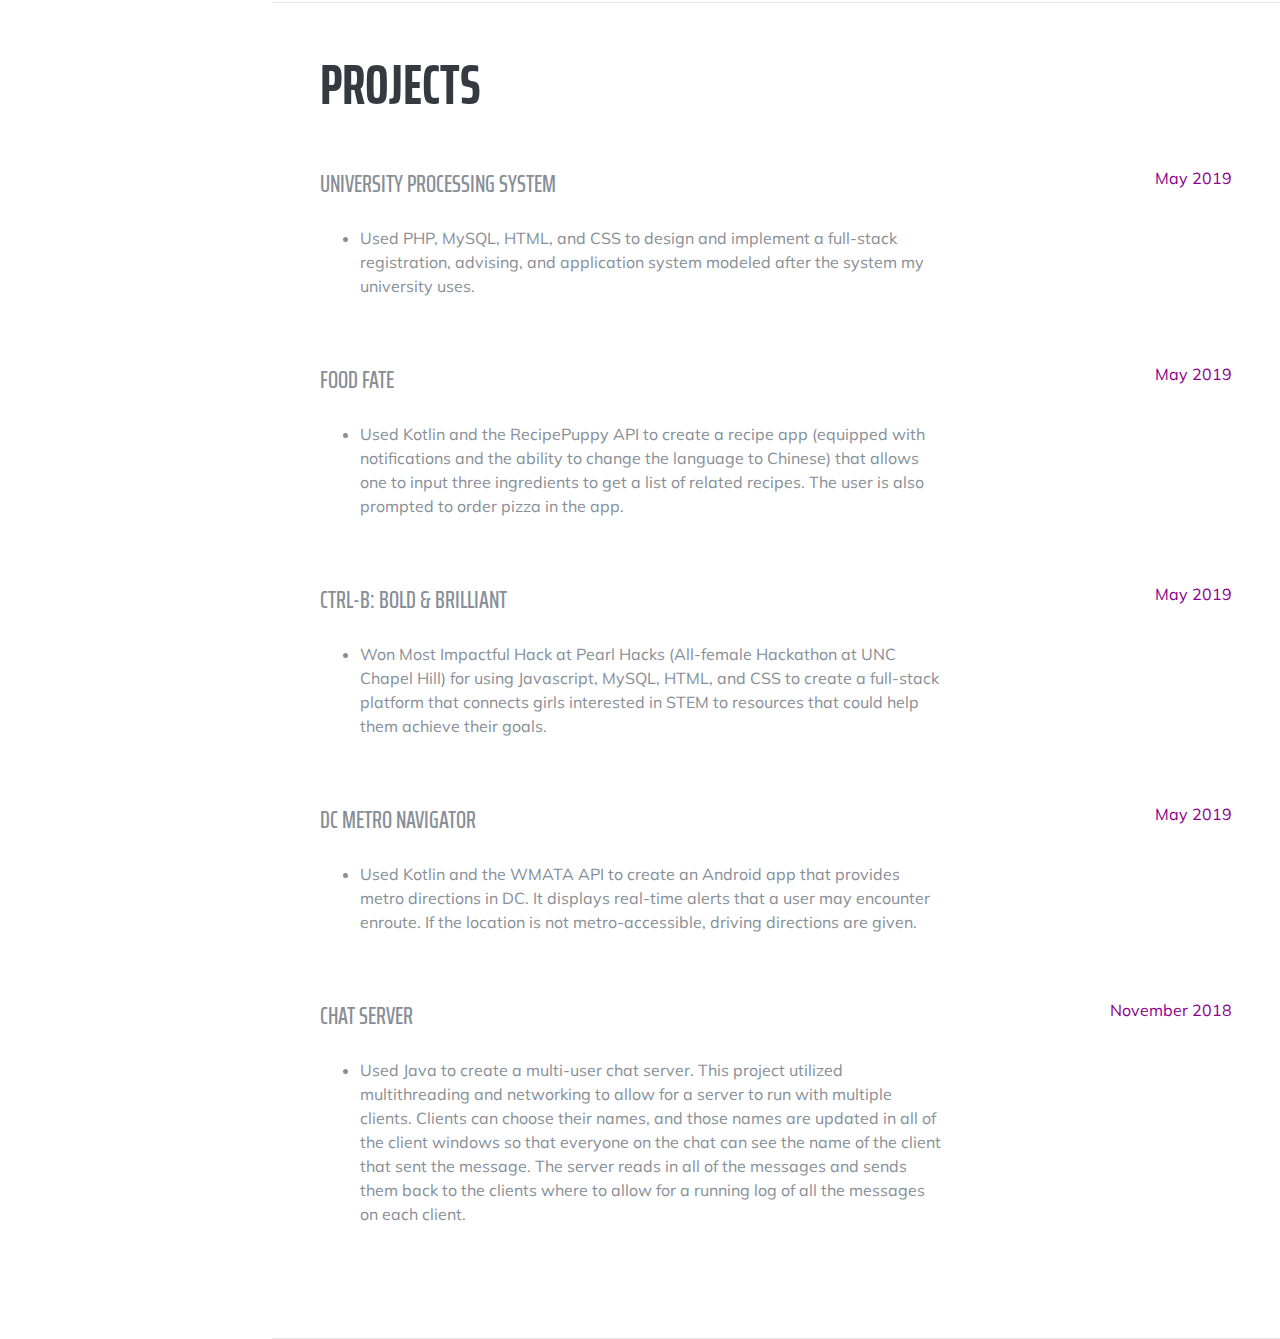
==== commit 28d58b61: "Update index.html" ====
--- a/index.html
+++ b/index.html
@@ -53,7 +53,7 @@
           <a class="nav-link js-scroll-trigger" href="#interests">Projects</a>
         </li>
         <li class="nav-item">
-          <a class="nav-link js-scroll-trigger" href="docs/Schwarz_Lily.pdf">Resume</a>
+          <a class="nav-link js-scroll-trigger" href="docs/Lily_Schwarz_Resume_2020.pdf">Resume</a>
         </li>
       </ul>
     </div>
@@ -87,6 +87,20 @@
     <section class="resume-section p-3 p-lg-5 d-flex justify-content-center" id="experience">
       <div class="w-100">
         <h2 class="mb-5">Experience</h2>
+        
+        <div class="resume-item d-flex flex-column flex-md-row justify-content-between mb-5">
+          <div class="resume-content">
+            <h3 class="mb-0">Software Engineering Co-Op</h3>
+            <div class="subheading mb-3">Leidos</div>
+            <!-- <p>Podcasting operational change management inside of workflows to establish a framework. Taking seamless key performance indicators offline to maximise the long tail. Keeping your eye on the ball while performing a deep dive on the start-up mentality to derive convergence on cross-platform integration.</p> -->
+            <ul>
+              <li>Gaining software engineering experience in the Intelligence Sector of Leidos.</li>
+            </ul>
+          </div>
+          <div class="resume-date text-md-right">
+            <span class="text-primary">August 2020 - Present</span>
+          </div>
+        </div>
 
         <div class="resume-item d-flex flex-column flex-md-row justify-content-between mb-5">
           <div class="resume-content">
@@ -94,8 +108,8 @@
             <div class="subheading mb-3">BlackRock</div>
             <!-- <p>Podcasting operational change management inside of workflows to establish a framework. Taking seamless key performance indicators offline to maximise the long tail. Keeping your eye on the ball while performing a deep dive on the start-up mentality to derive convergence on cross-platform integration.</p> -->
             <ul>
-              <li>Gaining software engineering experience through working on Aladdin: BlackRock’s operating system that unites all the information, people, and technology needed to manage $11 trillion in assets and 30,000 investment portfolios in real-time.</li>
-              <li>Utilizing Docker, Kubernetes, and Java to build a microservice that formats the processing of Exchange Traded Funds.</li>
+              <li>Gained software engineering experience through working on Aladdin: BlackRock’s operating system that unites all the information, people, and technology needed to manage $11 trillion in assets and 30,000 investment portfolios in real-time.</li>
+              <li>Utilized Docker, Kubernetes, and Java to build a microservice that formats the processing of Exchange Traded Funds.</li>
             </ul>
           </div>
           <div class="resume-date text-md-right">
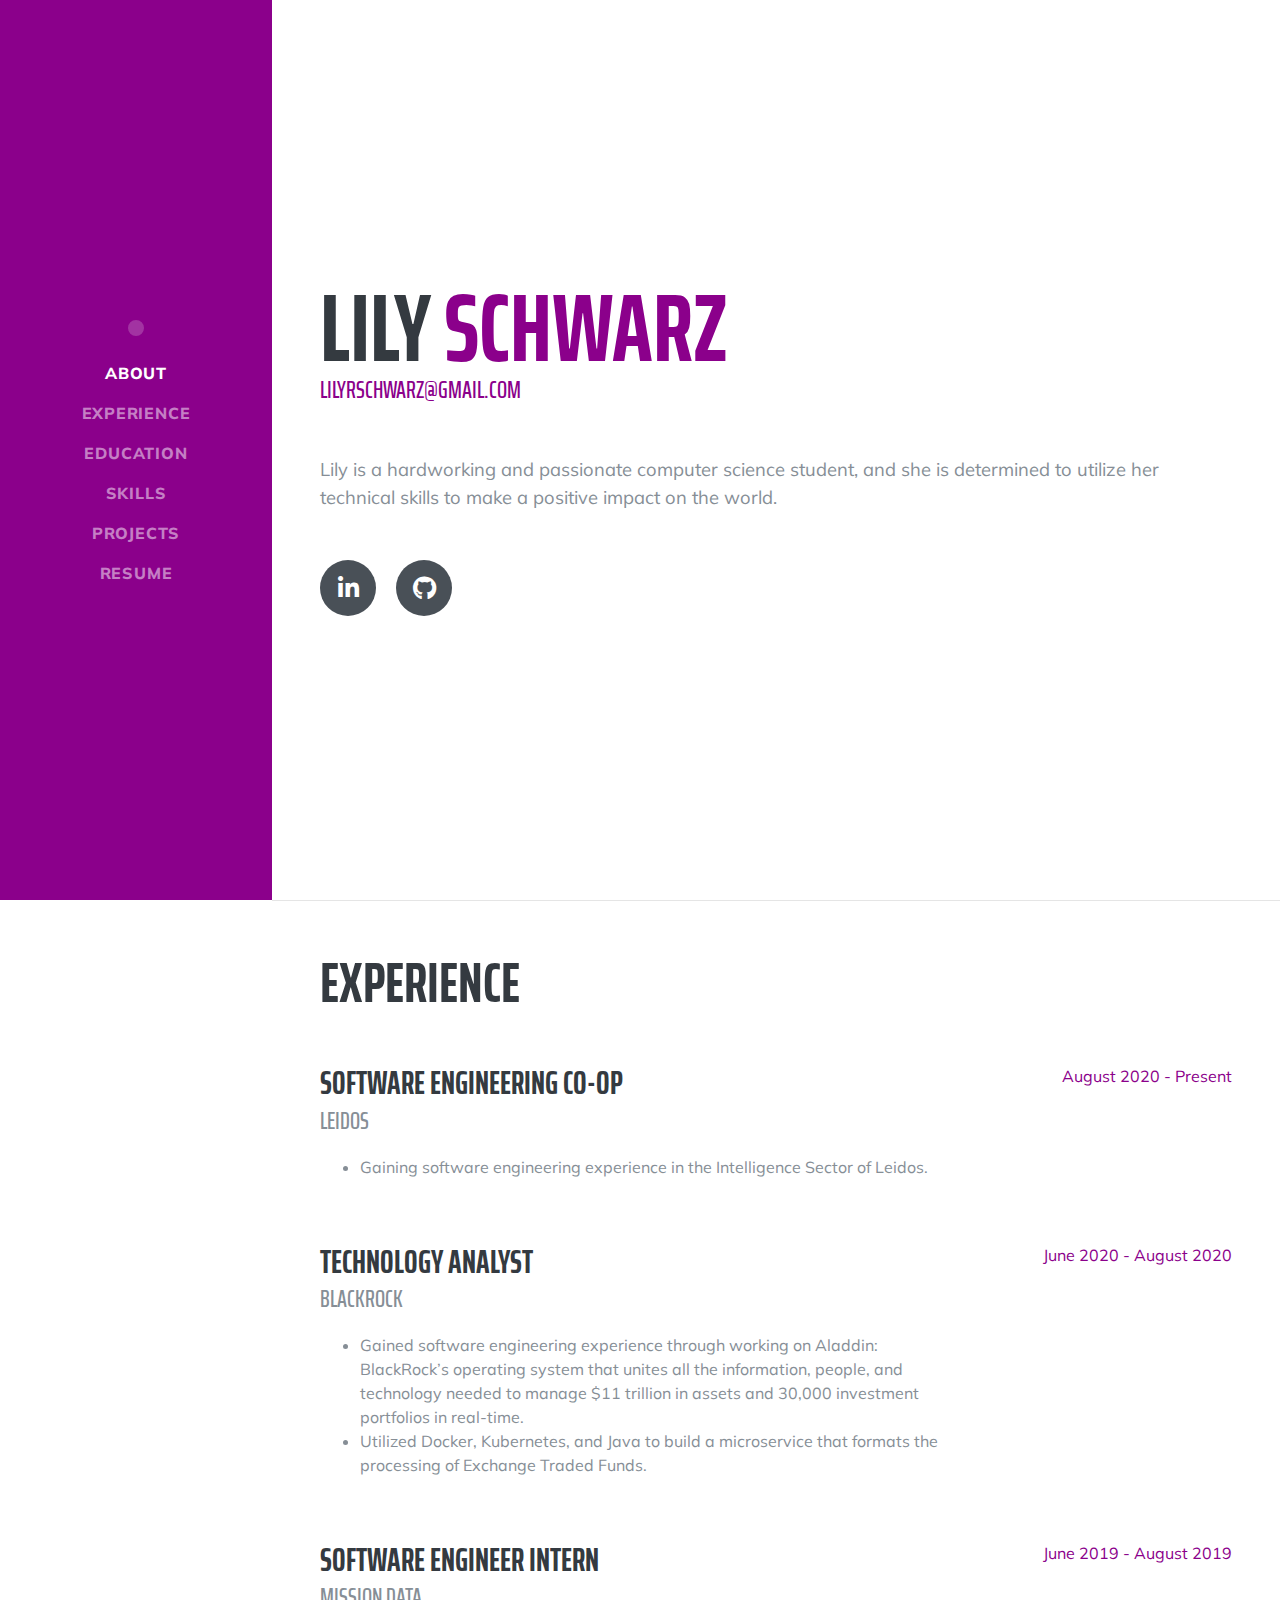
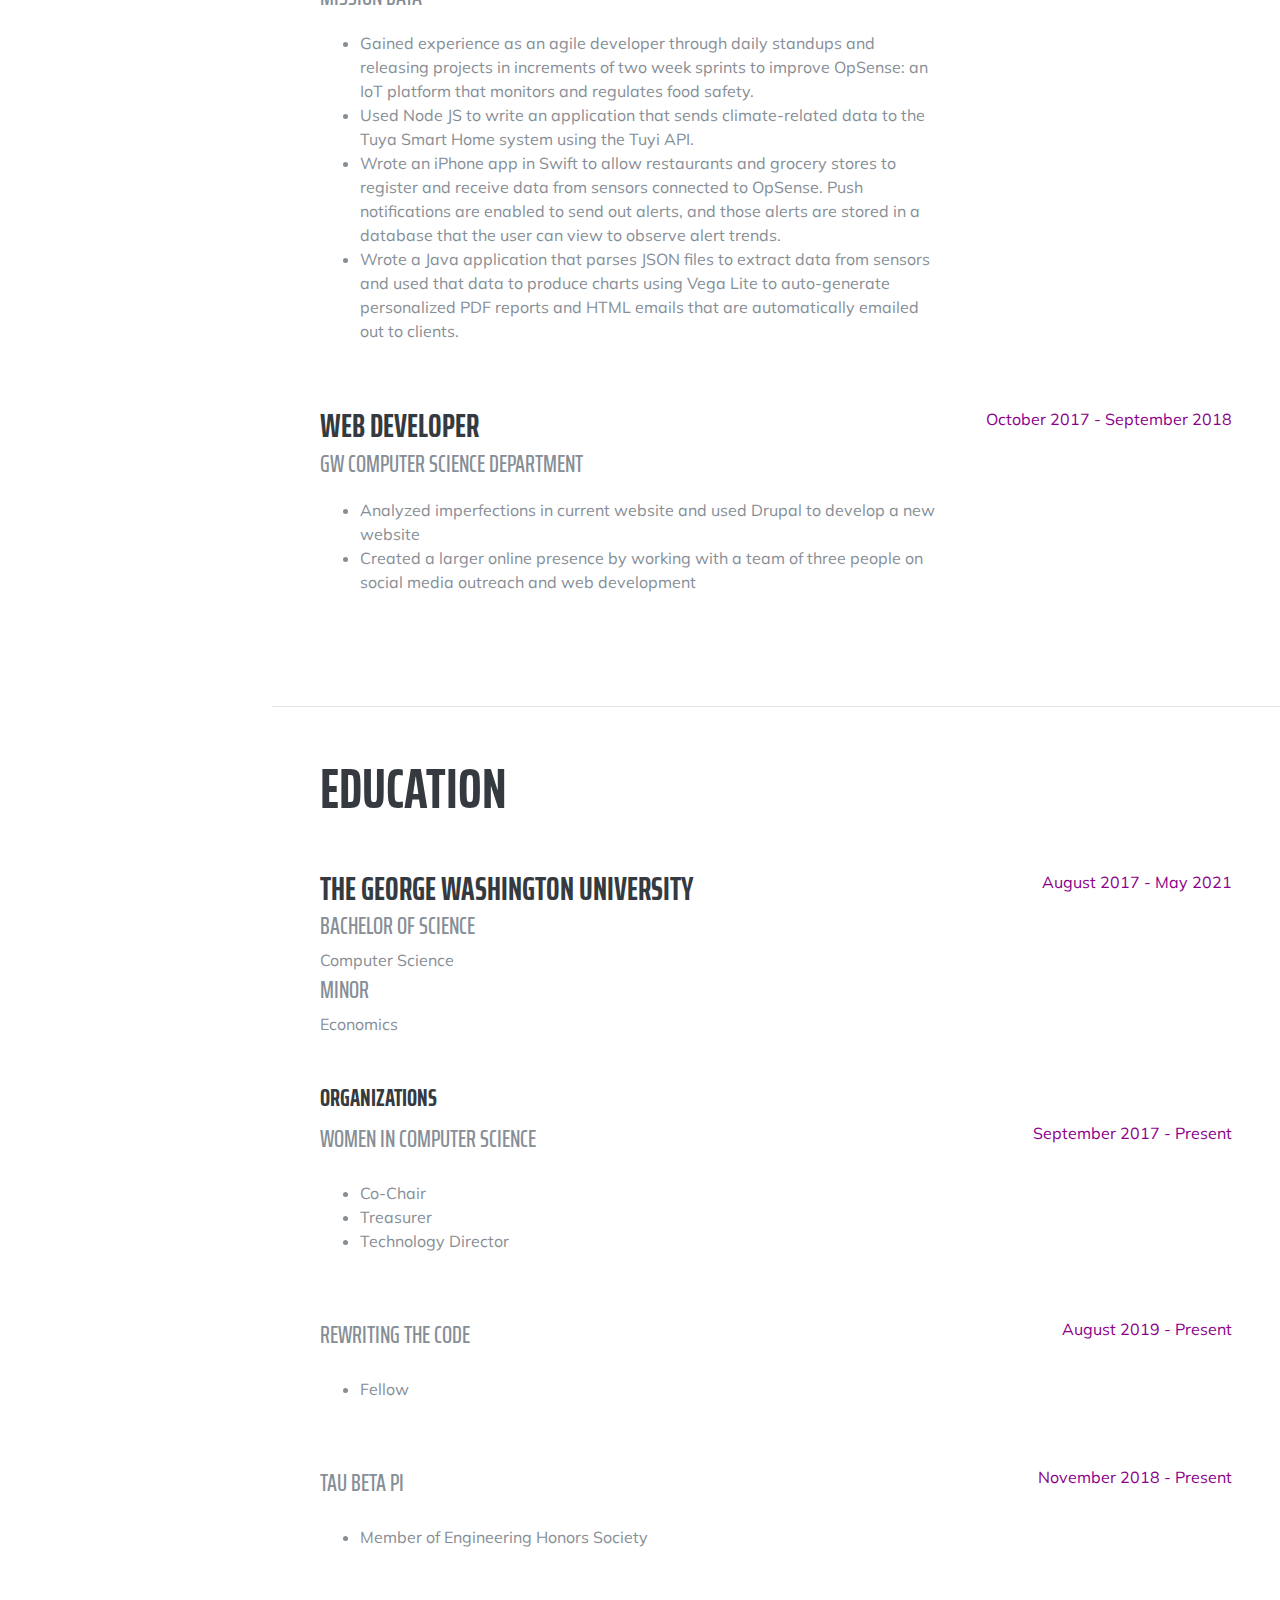
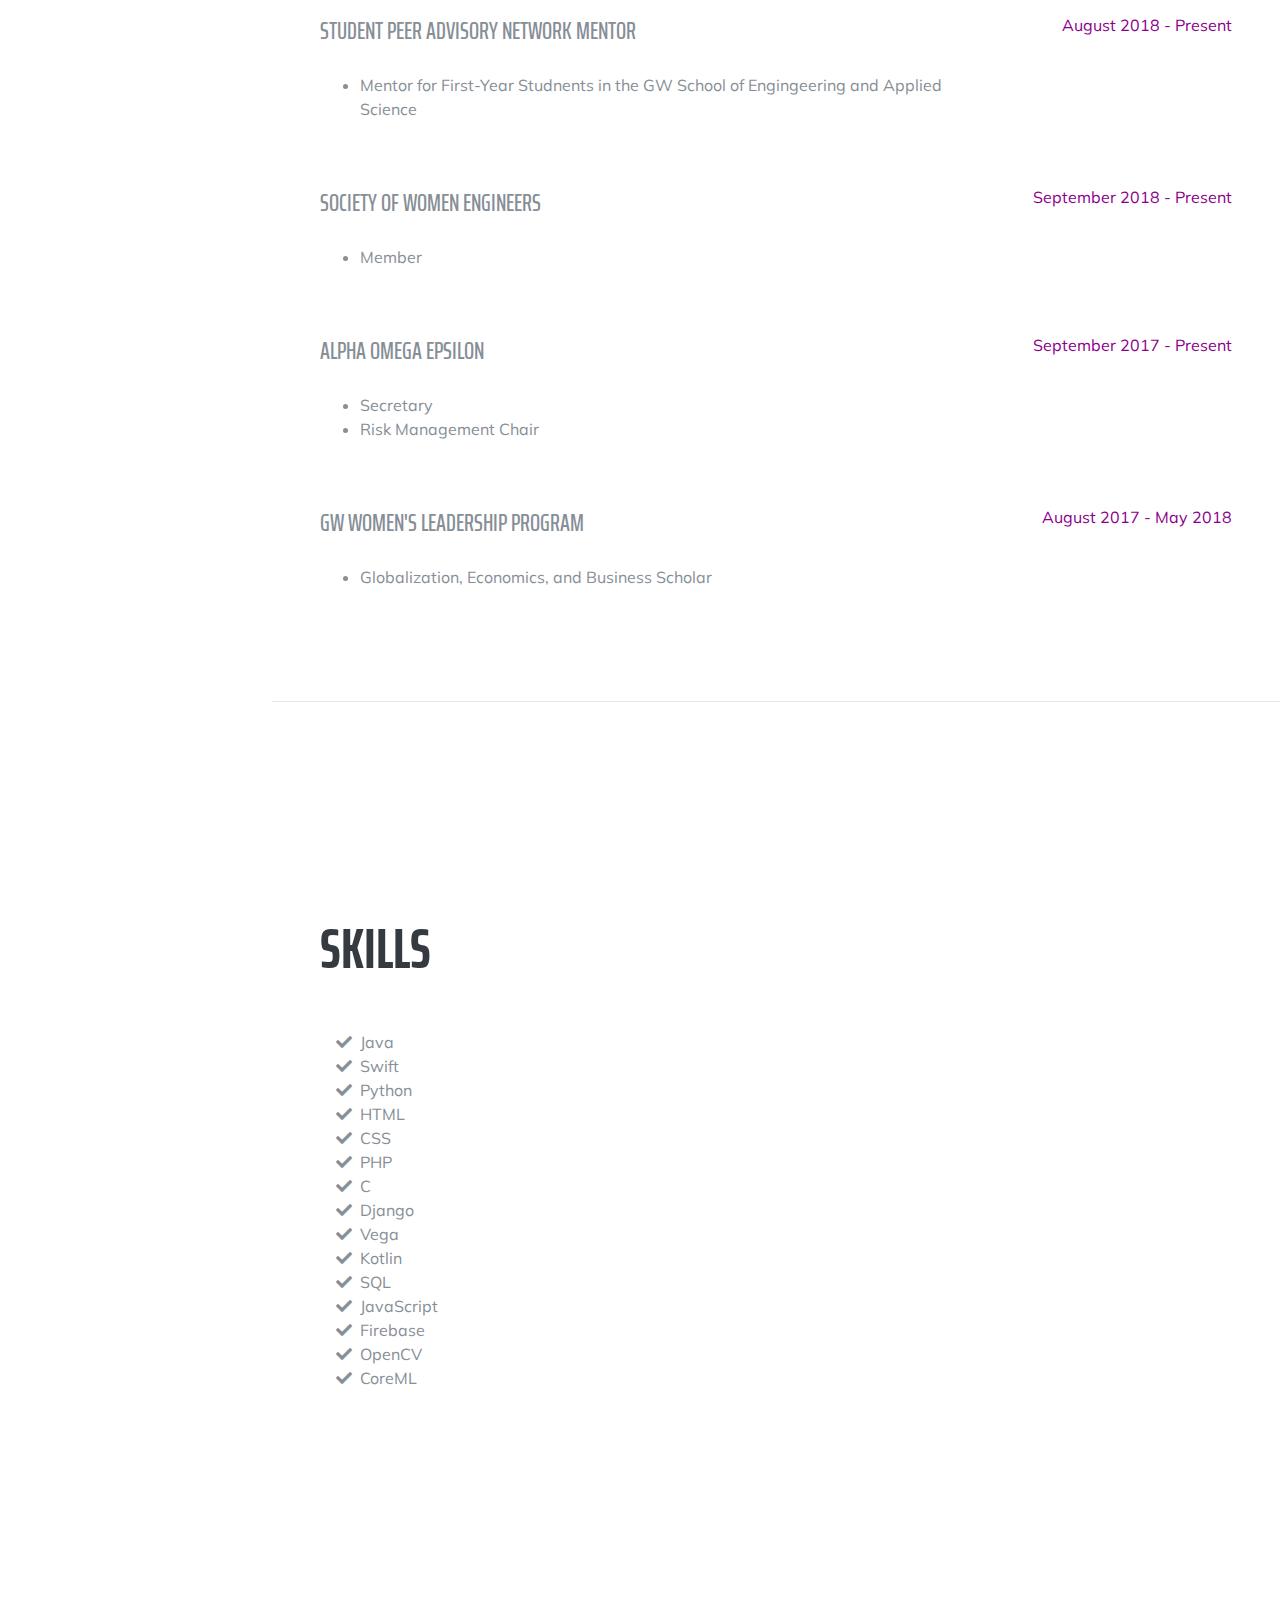
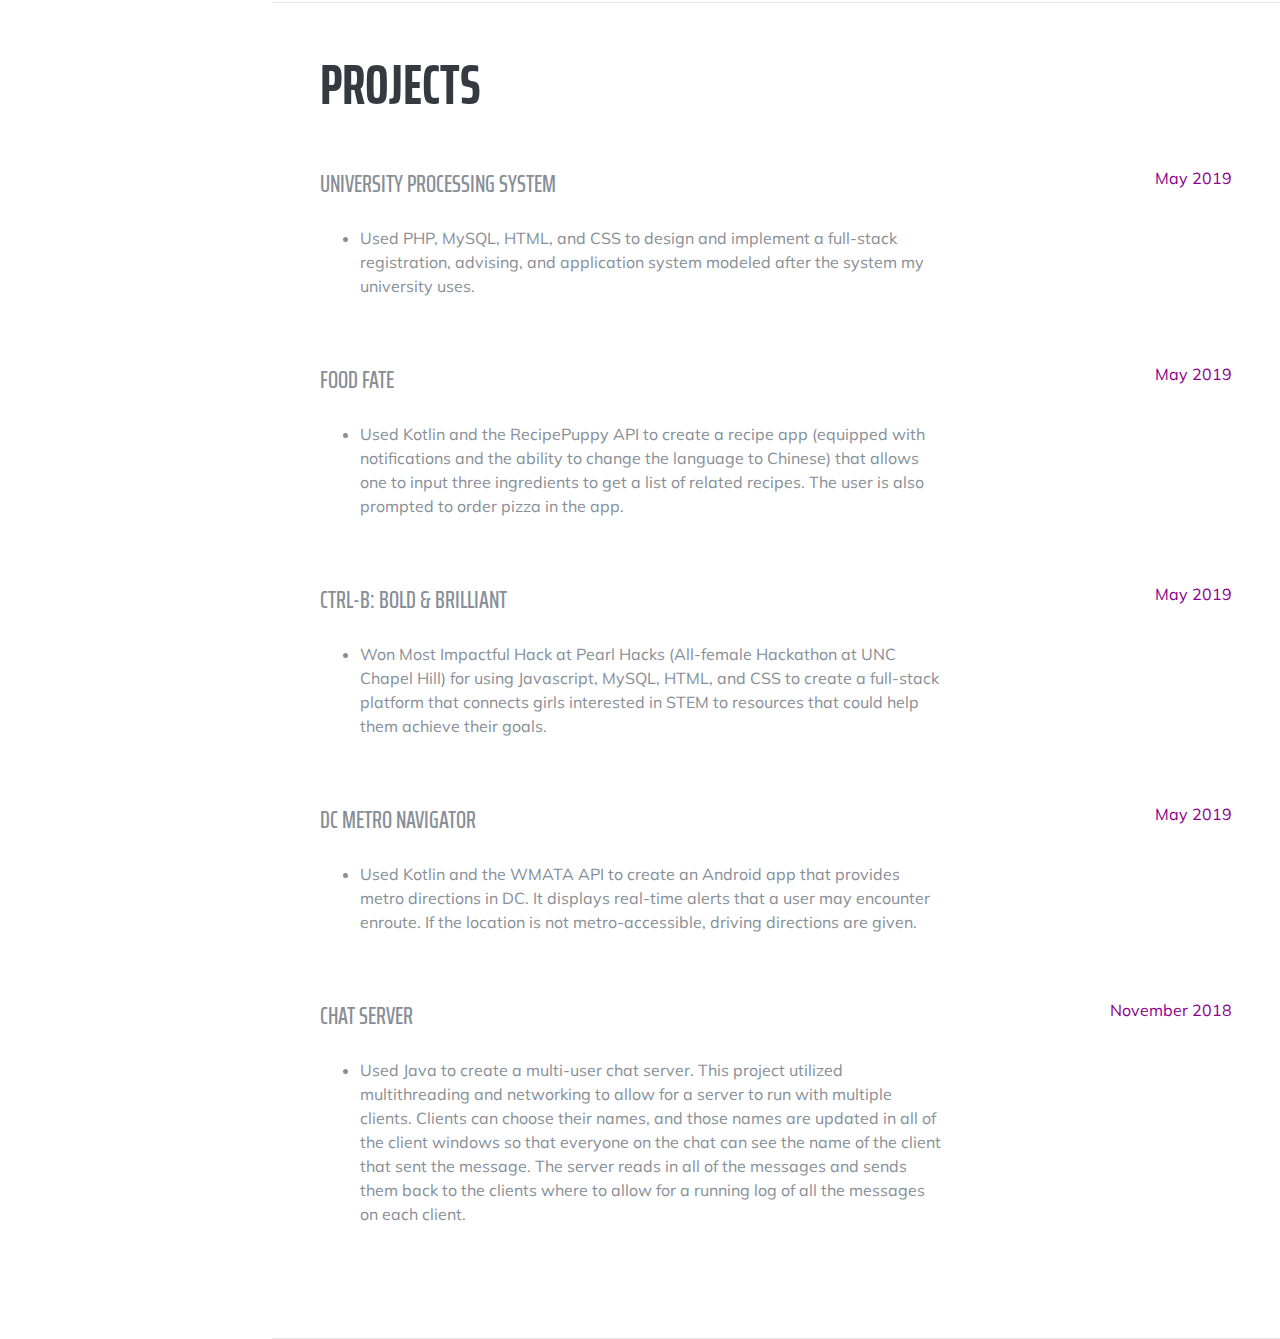
==== commit 80052161: "Update index.html" ====
--- a/index.html
+++ b/index.html
@@ -29,7 +29,7 @@
     <a class="navbar-brand js-scroll-trigger" href="#page-top">
       <span class="d-block d-lg-none">Lily Schwarz</span>
       <span class="d-none d-lg-block">
-        <img class="img-fluid img-profile rounded-circle mx-auto mb-2" src="img/profile.jpg" alt="">
+        <img class="img-fluid img-profile rounded-circle mx-auto mb-2" src="img/seasspanpic.jpg" alt="">
       </span>
     </a>
     <button class="navbar-toggler" type="button" data-toggle="collapse" data-target="#navbarSupportedContent" aria-controls="navbarSupportedContent" aria-expanded="false" aria-label="Toggle navigation">
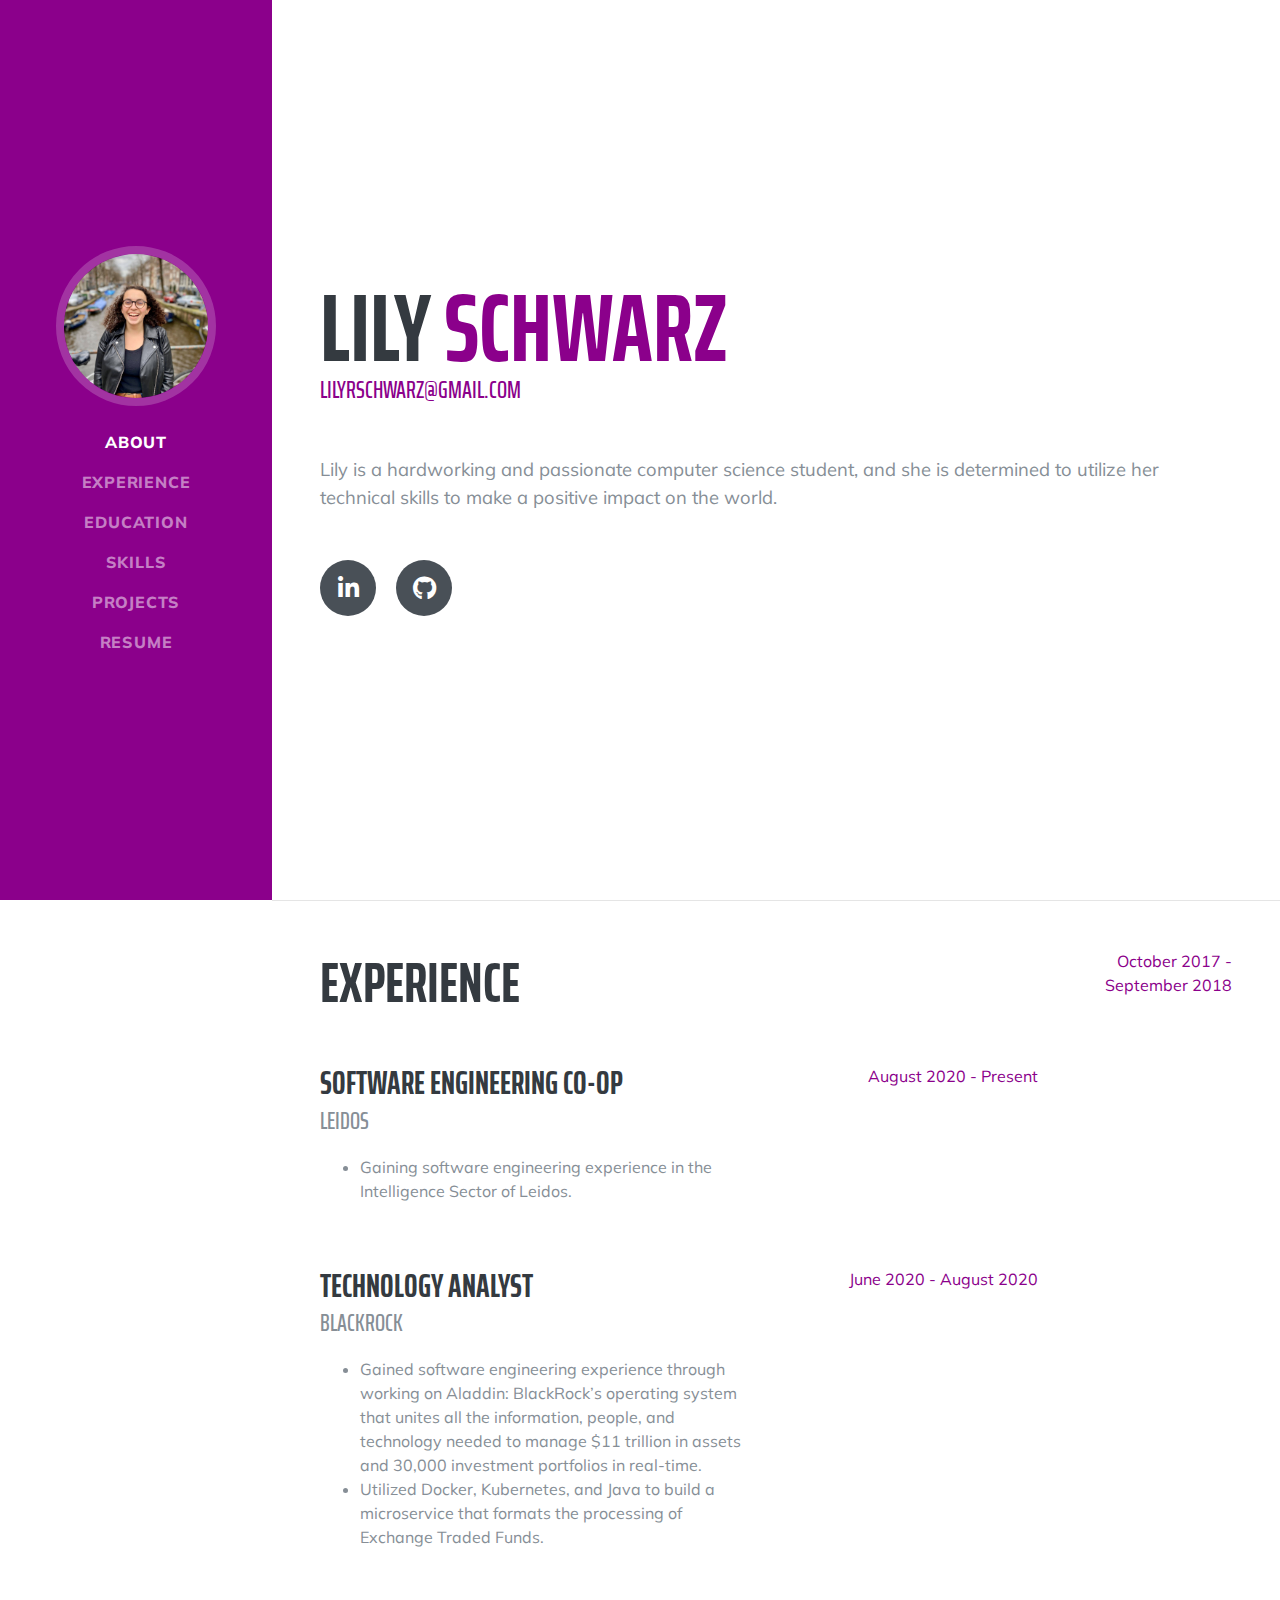
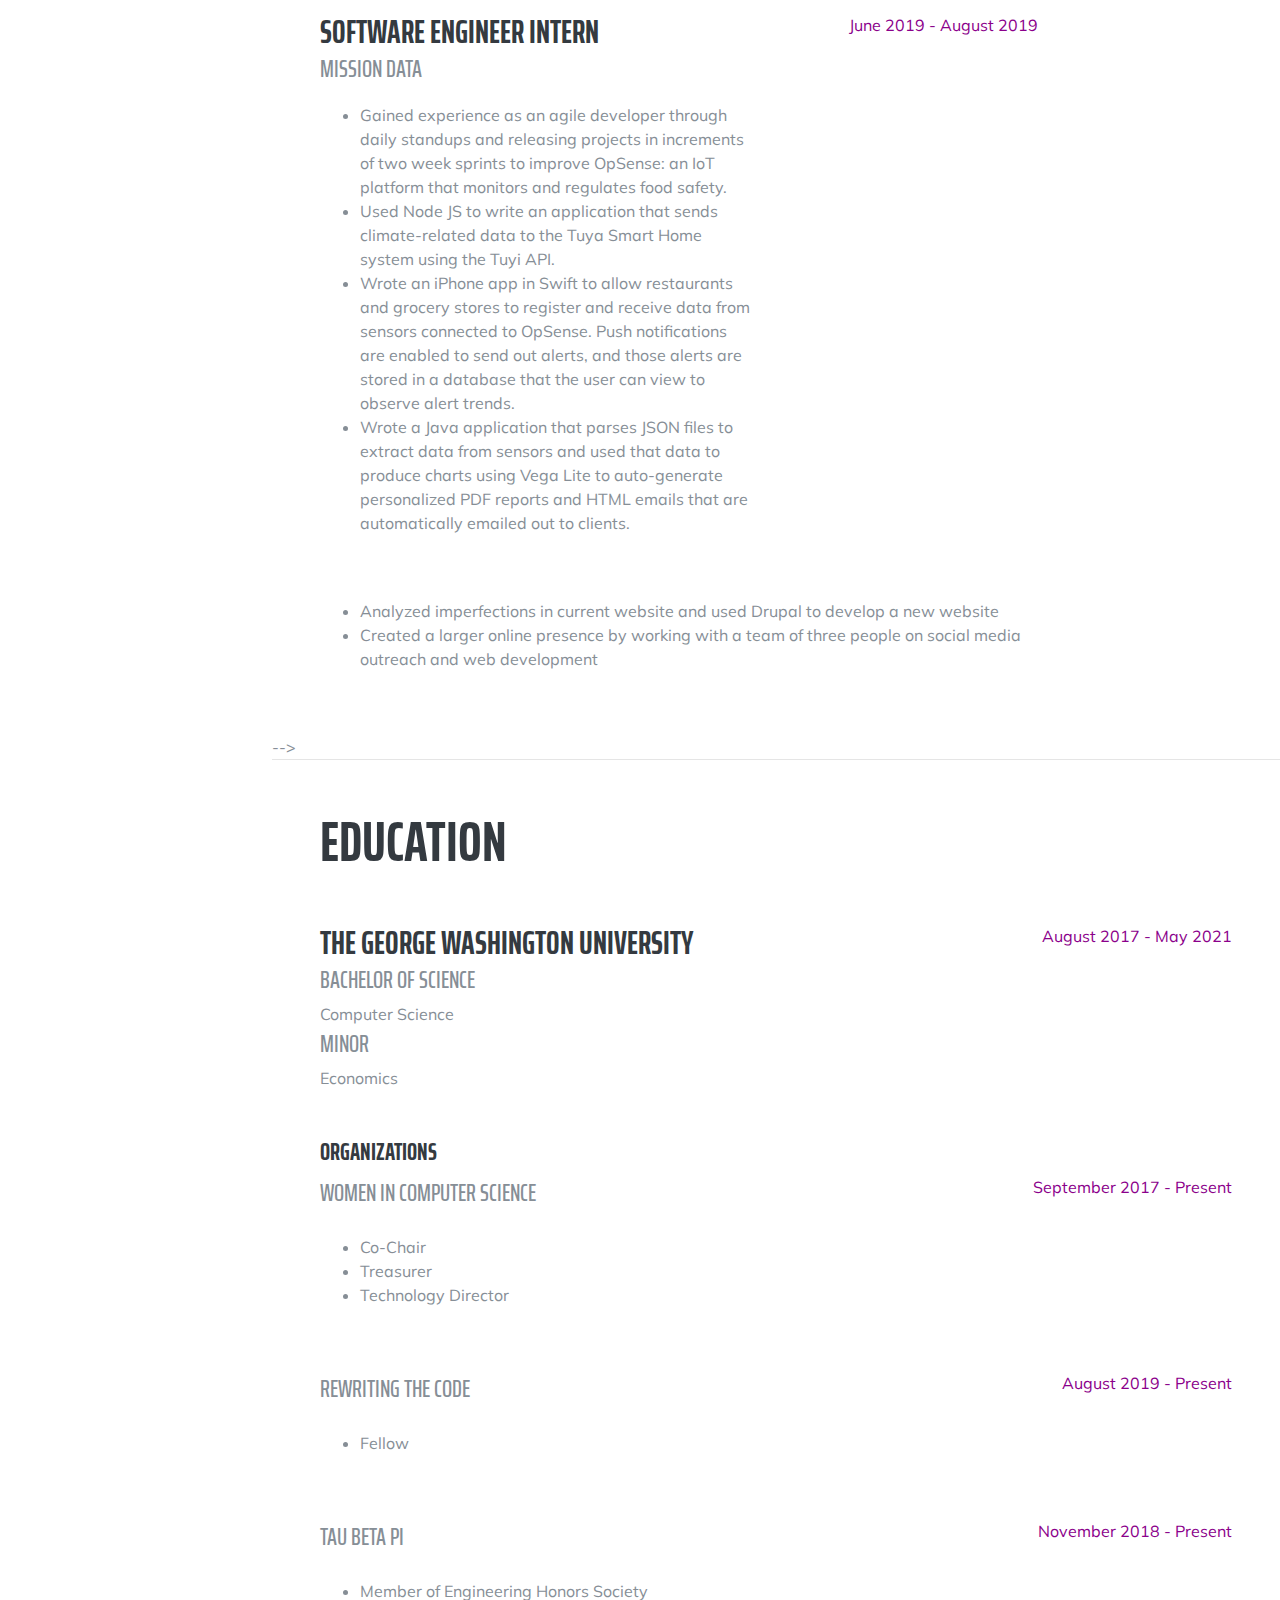
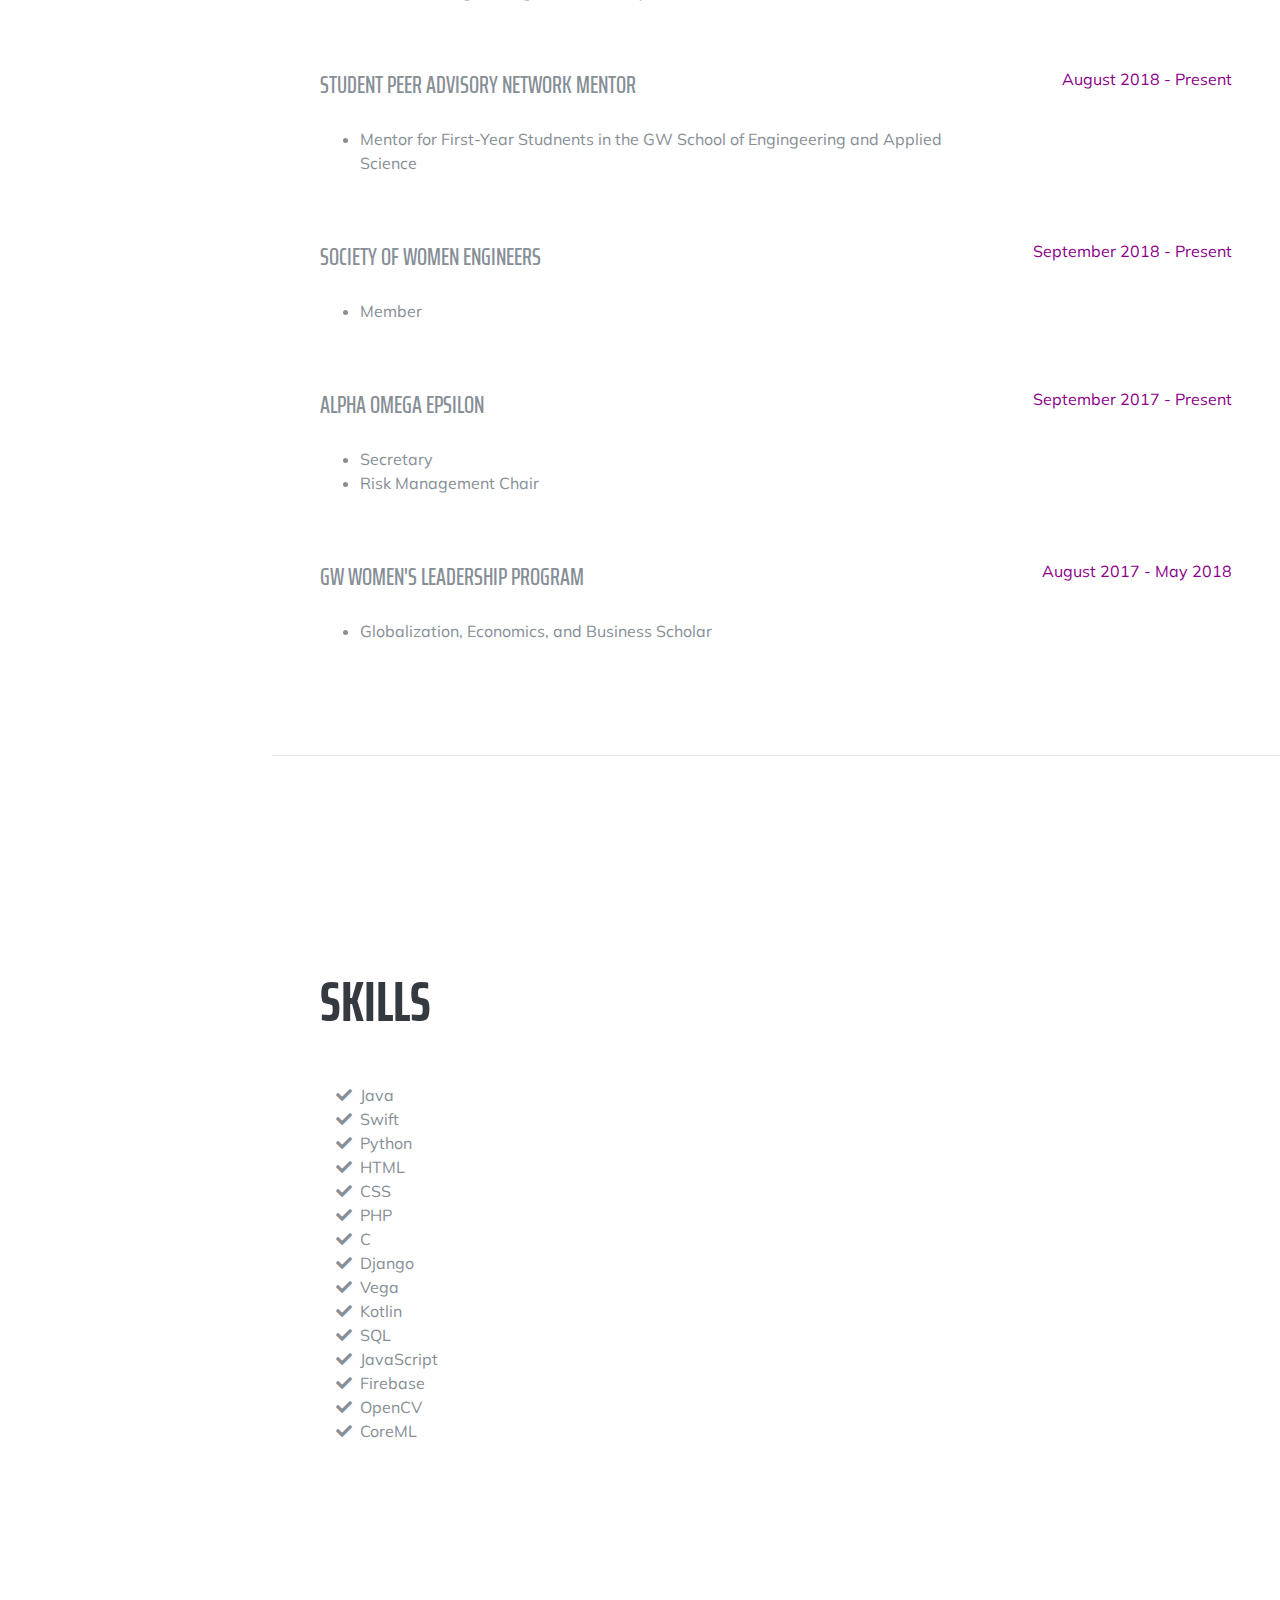
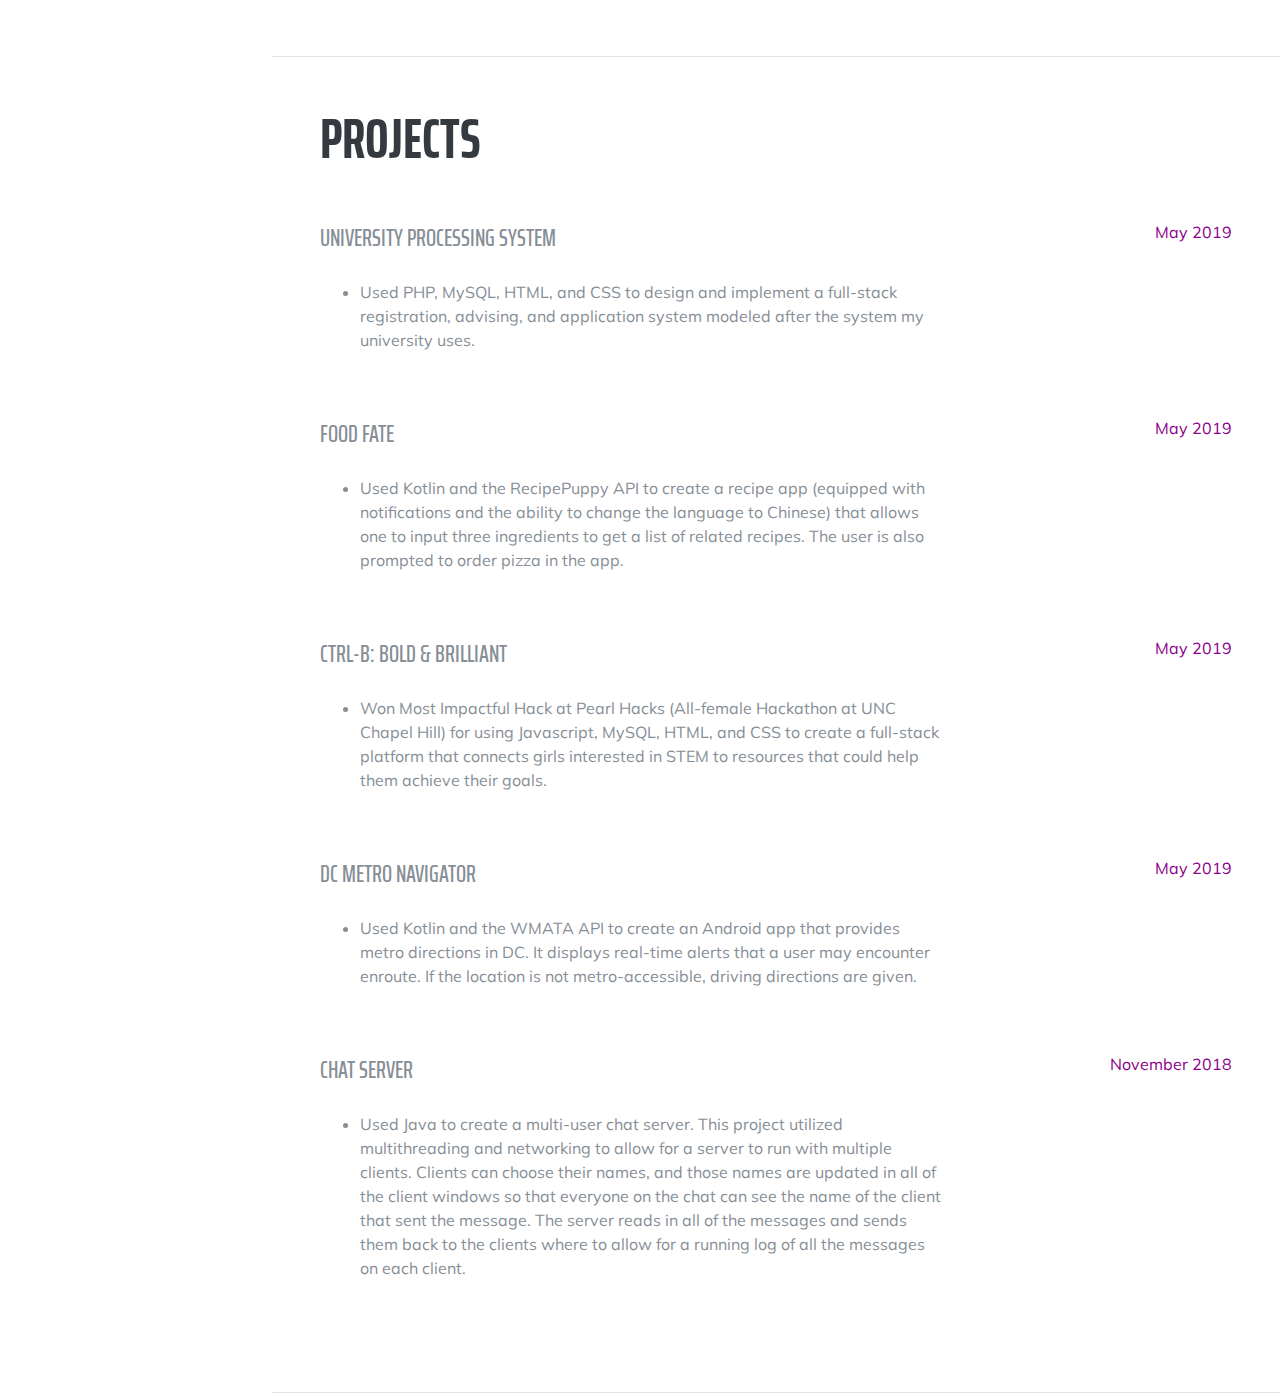
==== commit c7757565: "Update index.html" ====
--- a/index.html
+++ b/index.html
@@ -134,7 +134,7 @@
           </div>
         </div>
 
-        <div class="resume-item d-flex flex-column flex-md-row justify-content-between mb-5">
+<!--         <div class="resume-item d-flex flex-column flex-md-row justify-content-between mb-5">
           <div class="resume-content">
             <h3 class="mb-0">Web Developer</h3>
             <div class="subheading mb-3">GW Computer Science Department</div>
@@ -147,7 +147,7 @@
           <div class="resume-date text-md-right">
             <span class="text-primary">October 2017 - September 2018</span>
           </div>
-        </div>
+        </div> -->
 
 
 
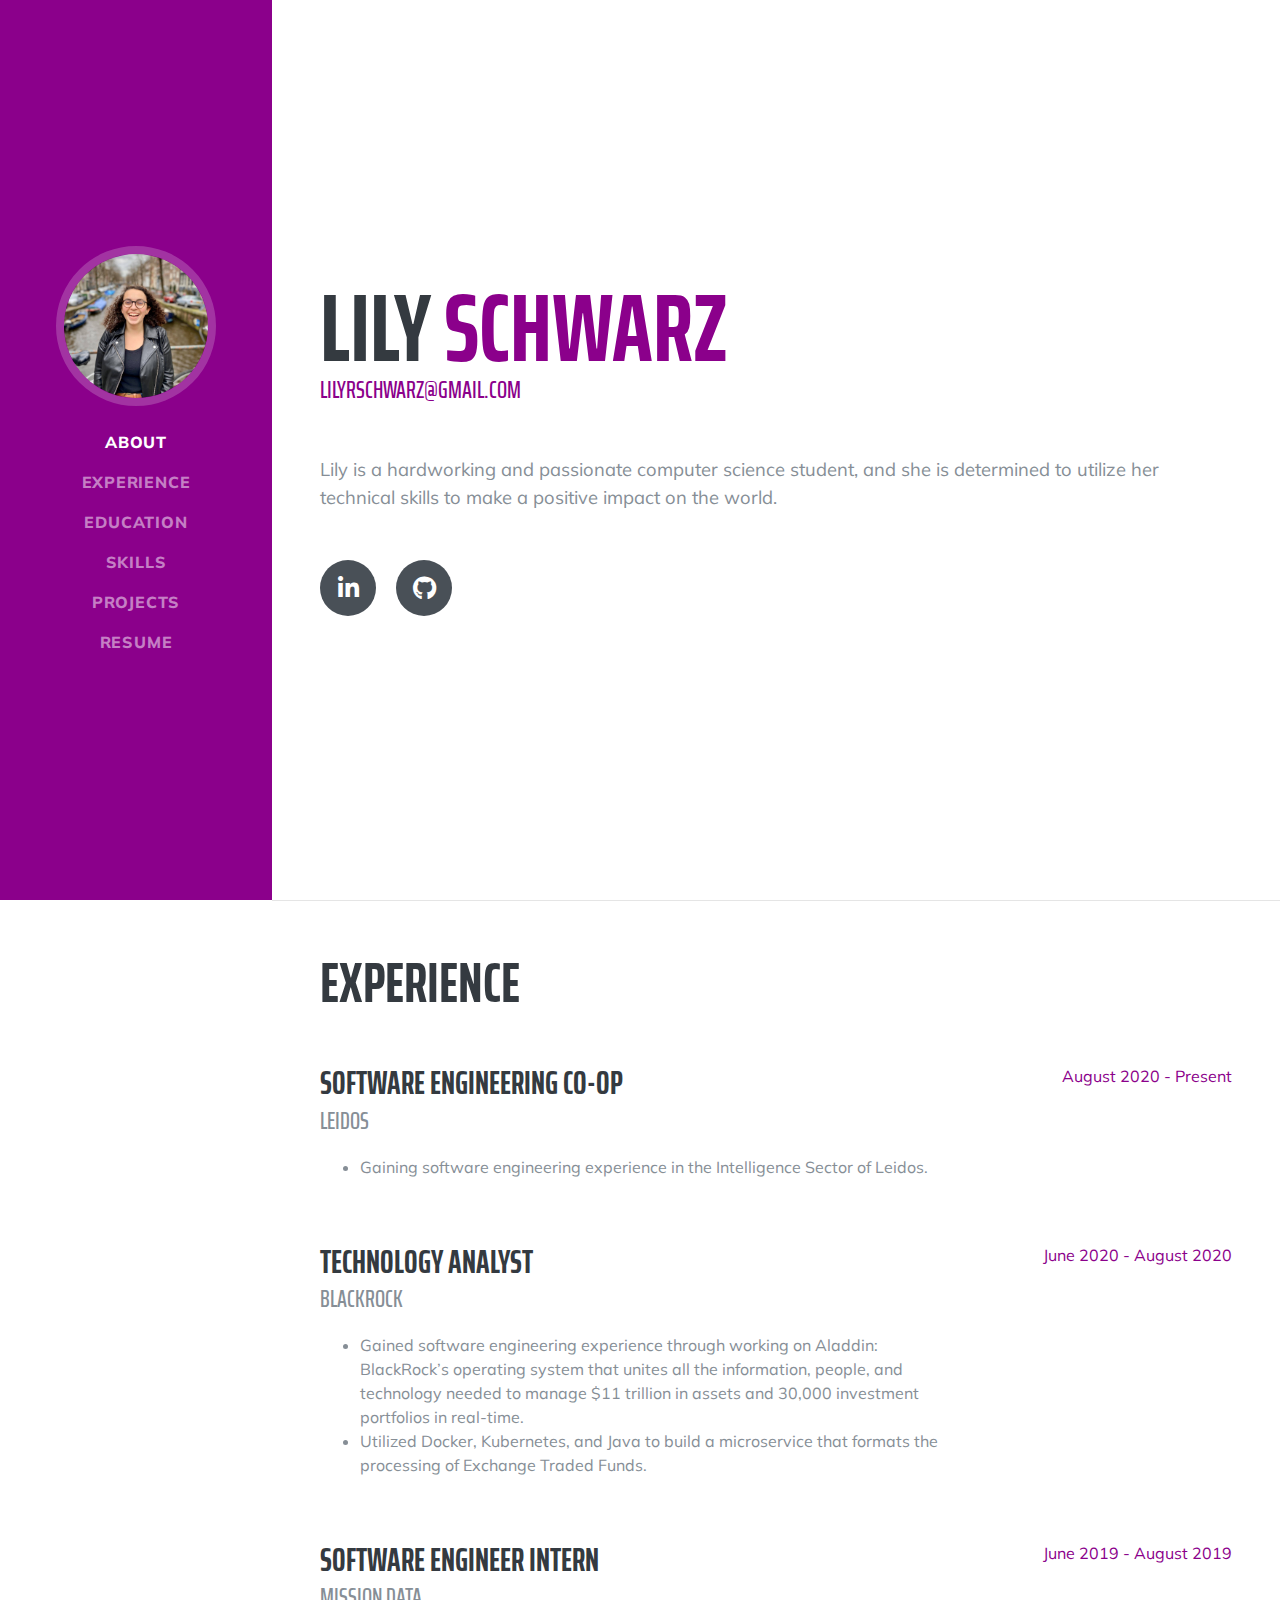
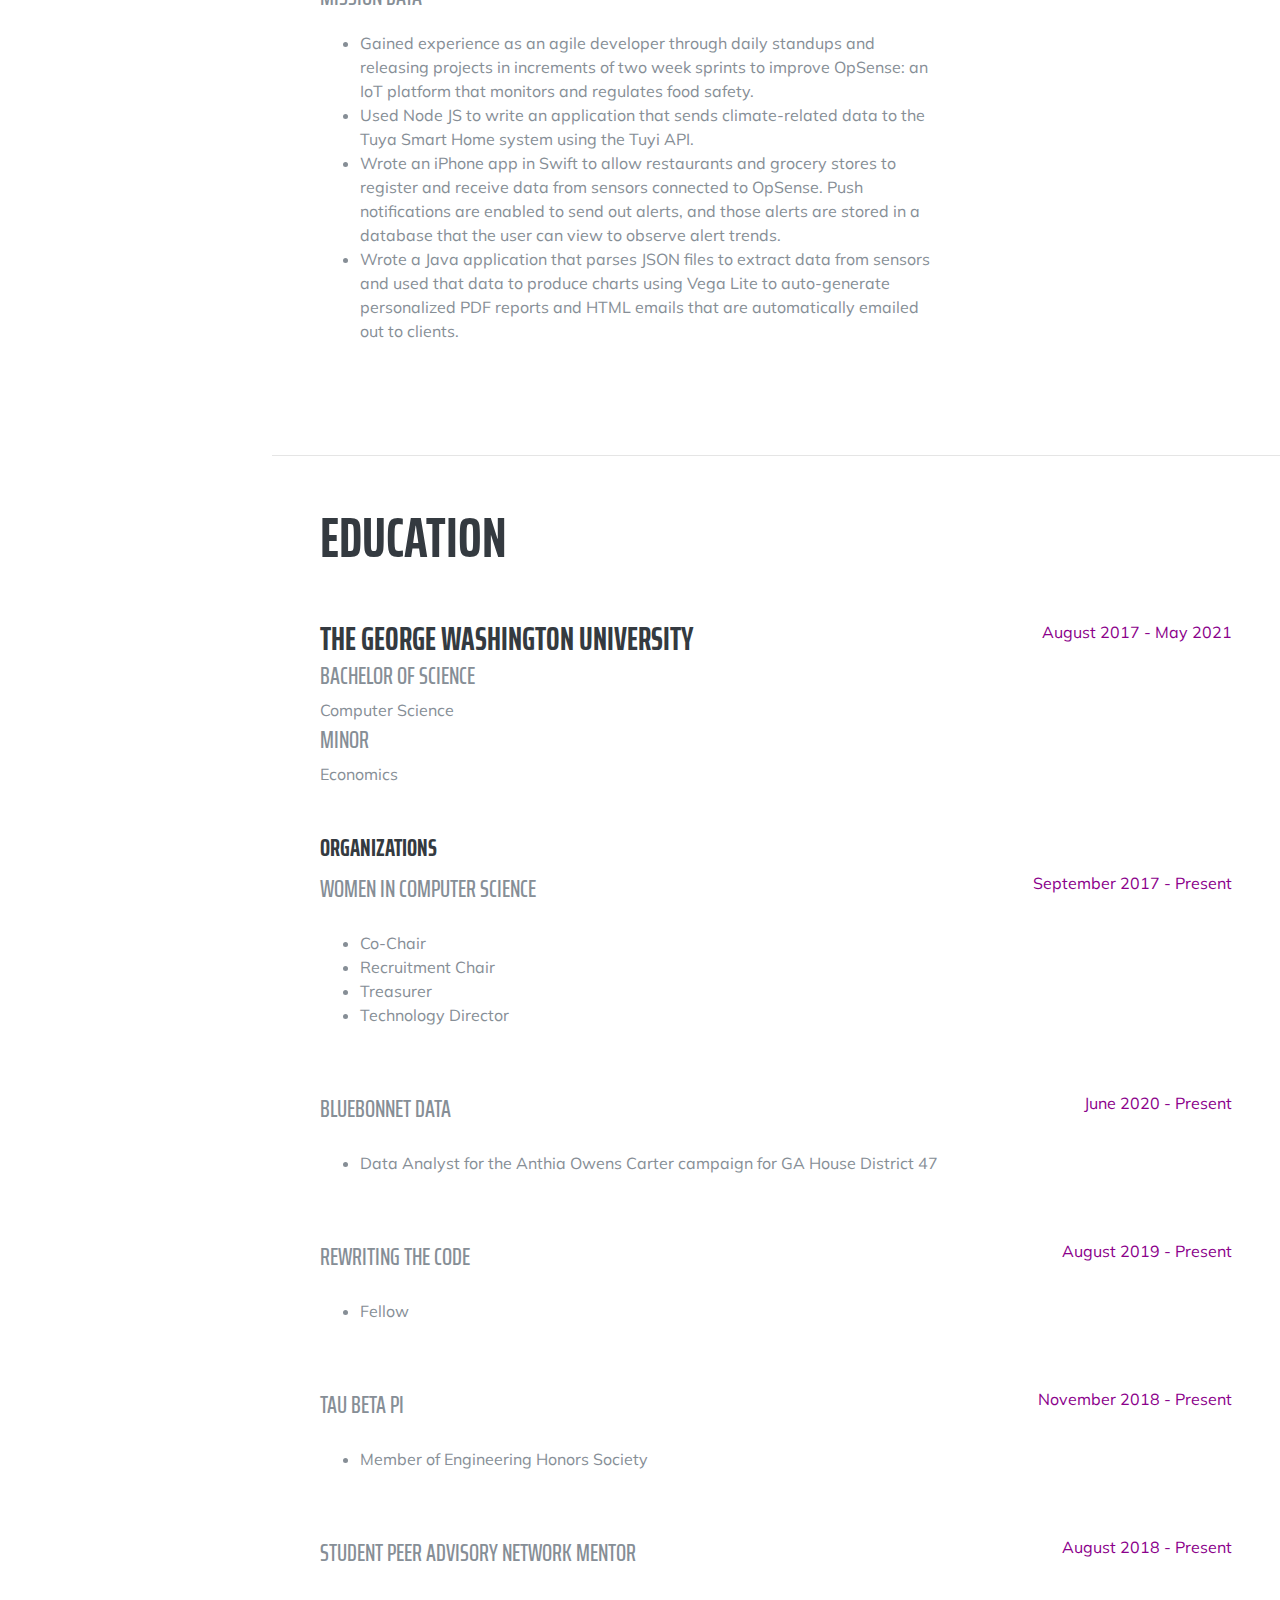
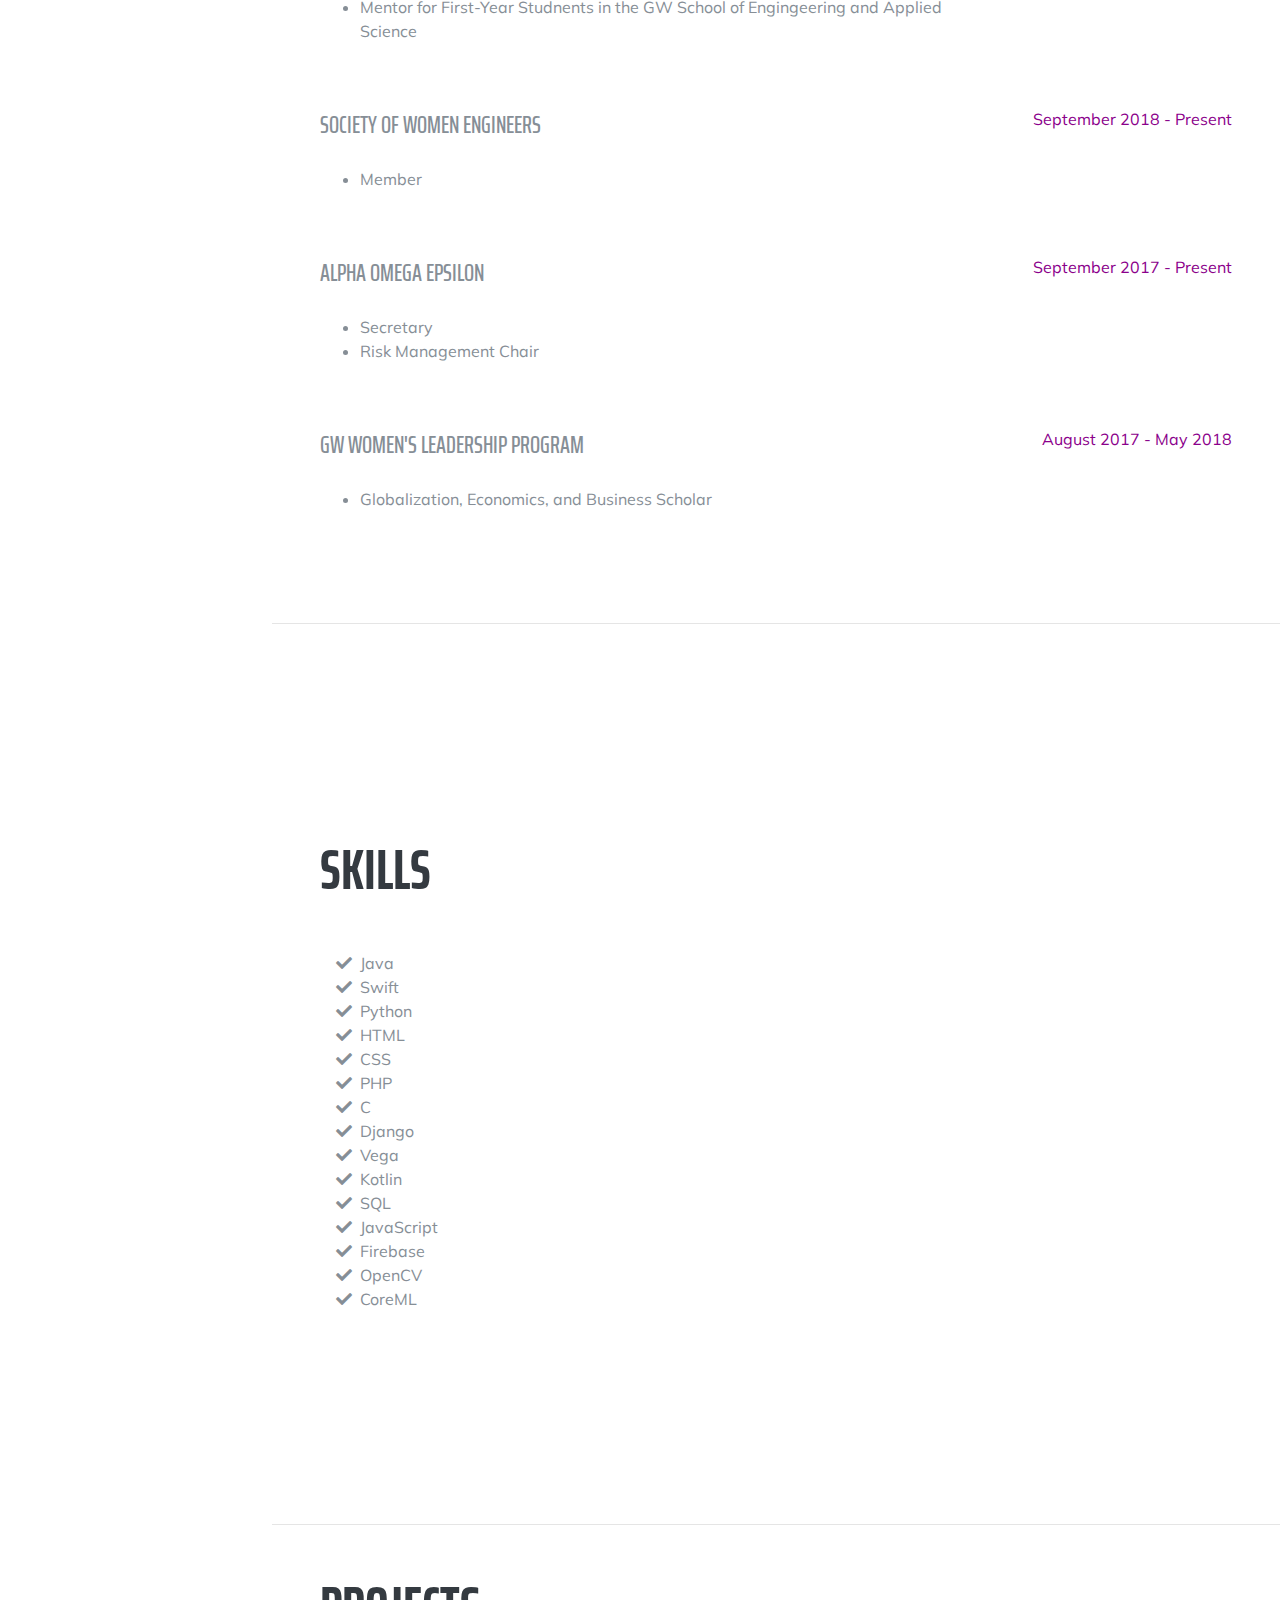
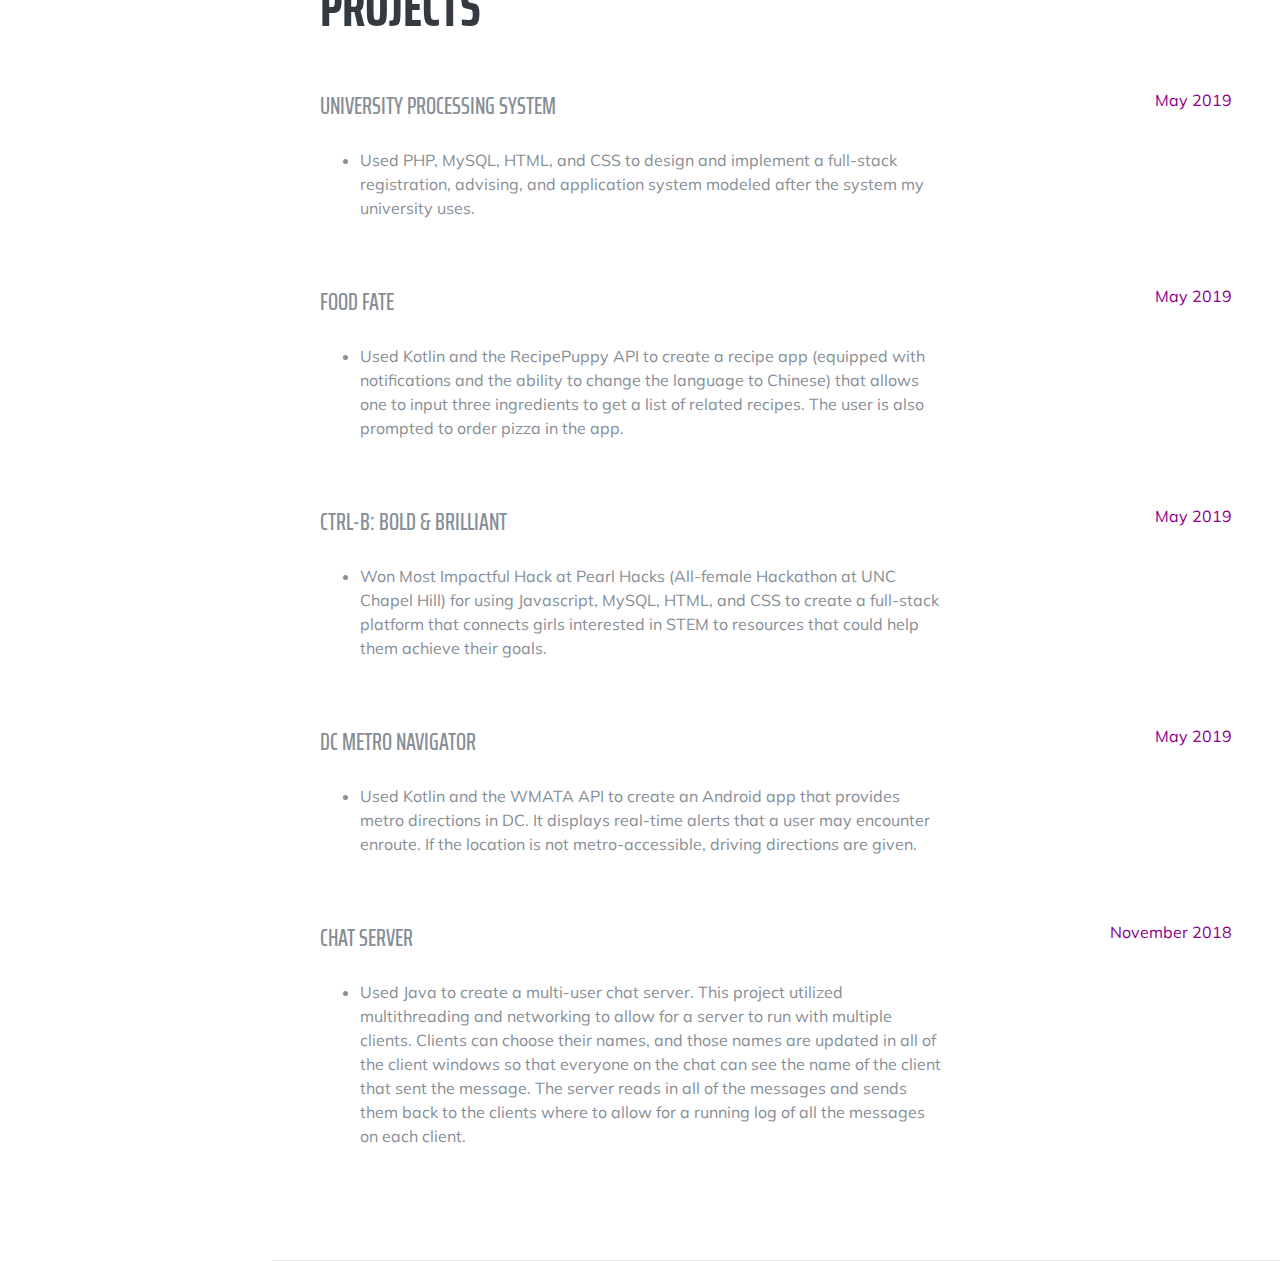
==== commit 582937f5: "Update index.html" ====
--- a/index.html
+++ b/index.html
@@ -133,24 +133,6 @@
             <span class="text-primary">June 2019 - August 2019</span>
           </div>
         </div>
-
-<!--         <div class="resume-item d-flex flex-column flex-md-row justify-content-between mb-5">
-          <div class="resume-content">
-            <h3 class="mb-0">Web Developer</h3>
-            <div class="subheading mb-3">GW Computer Science Department</div>
-            <!-- <p>Capitalize on low hanging fruit to identify a ballpark value added activity to beta test. Override the digital divide with additional clickthroughs from DevOps. Nanotechnology immersion along the information highway will close the loop on focusing solely on the bottom line.</p> -->
-            <ul>
-              <li>Analyzed imperfections in current website and used Drupal to develop a new website</li>
-              <li>Created a larger online presence by working with a team of three people on social media outreach and web development</li>
-            </ul>
-          </div>
-          <div class="resume-date text-md-right">
-            <span class="text-primary">October 2017 - September 2018</span>
-          </div>
-        </div> -->
-
-
-
       </div>
 
     </section>
@@ -179,6 +161,7 @@
             <div class="subheading mb-4">Women in Computer Science</div>
             <ul>
               <li>Co-Chair</li>
+              <li>Recruitment Chair</li>
               <li>Treasurer</li>
               <li>Technology Director</li>
             </ul>
@@ -187,6 +170,18 @@
             <span class="text-primary">September 2017 - Present</span>
           </div>
         </div>
+        <div class="resume-item d-flex flex-column flex-md-row justify-content-between mb-5">
+          <div class="resume-content">
+            <div class="subheading mb-4">Bluebonnet Data</div>
+            <ul>
+              <li>Data Analyst for the Anthia Owens Carter campaign for GA House District 47 </li>
+            </ul>
+          </div>
+          <div class="resume-date text-md-right">
+            <span class="text-primary">June 2020 - Present</span>
+          </div>
+        </div>
+        
         <div class="resume-item d-flex flex-column flex-md-row justify-content-between mb-5">
           <div class="resume-content">
             <div class="subheading mb-4">Rewriting the Code</div>
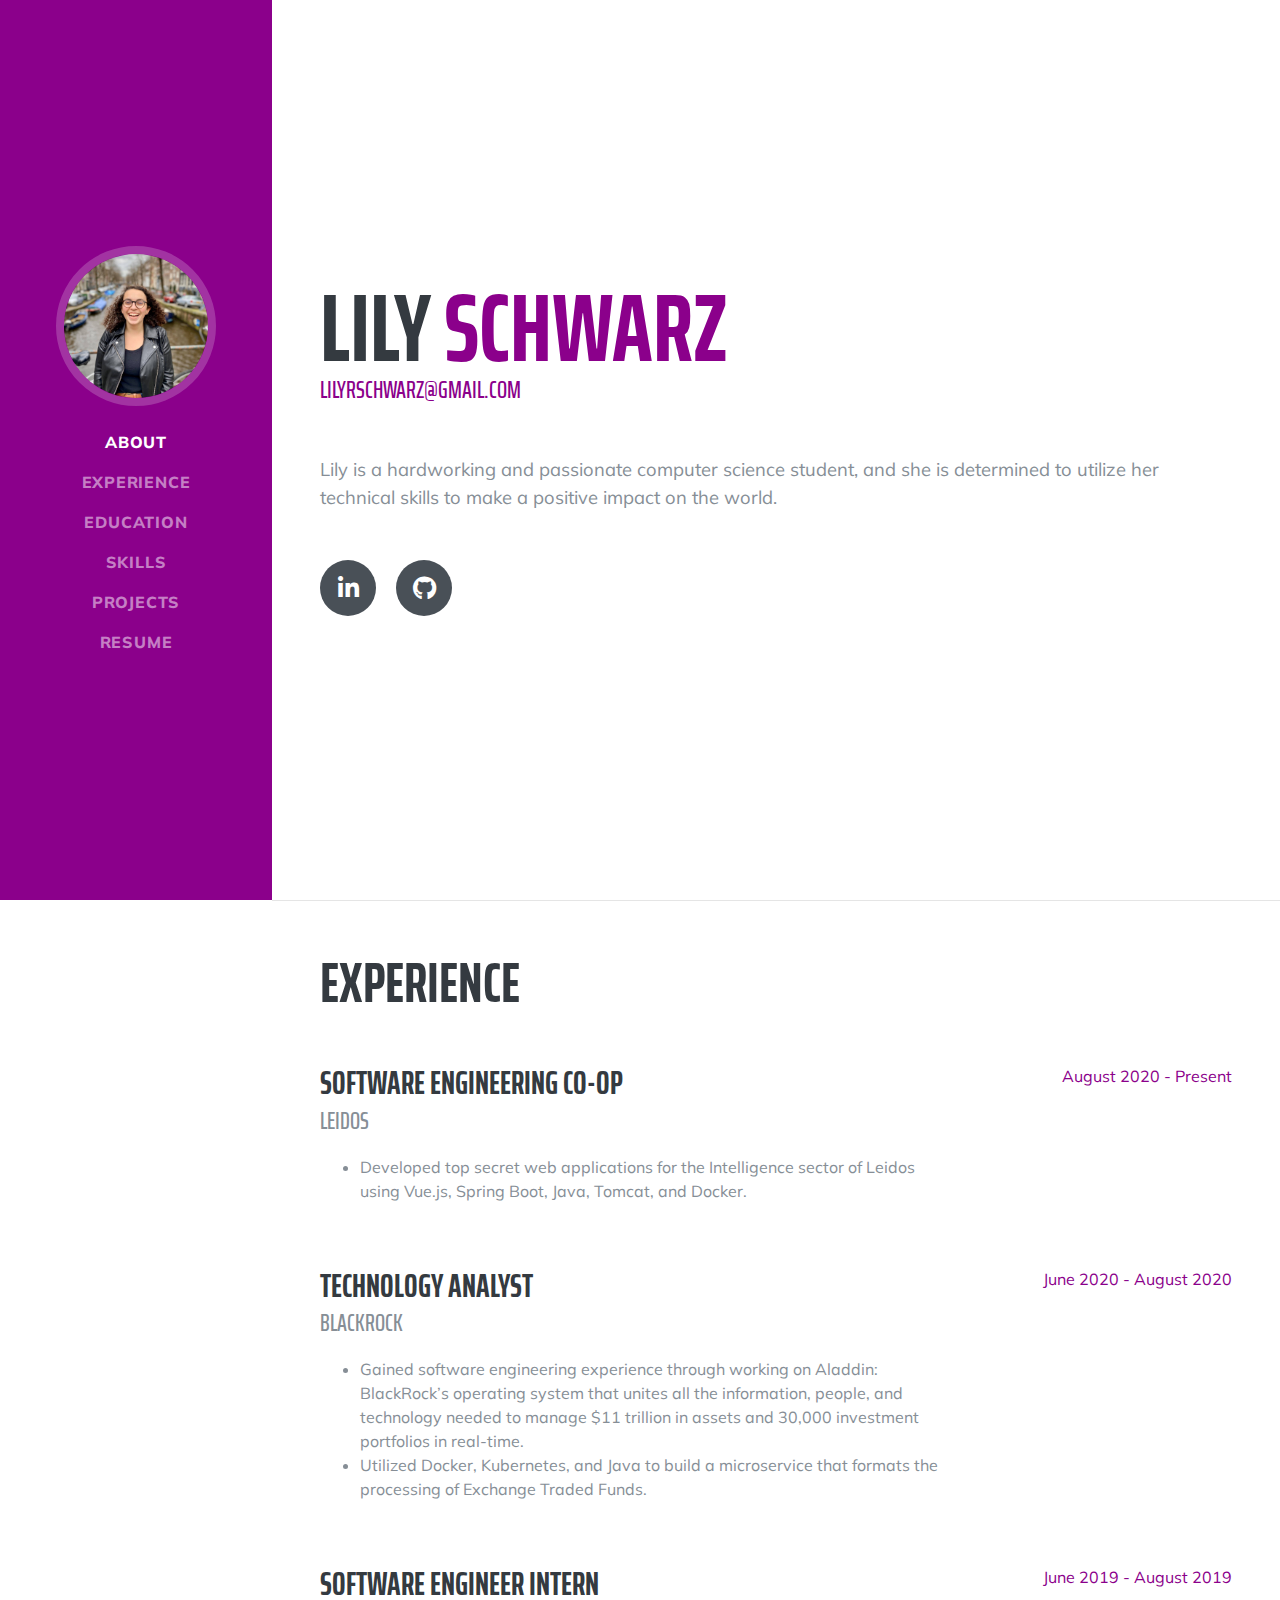
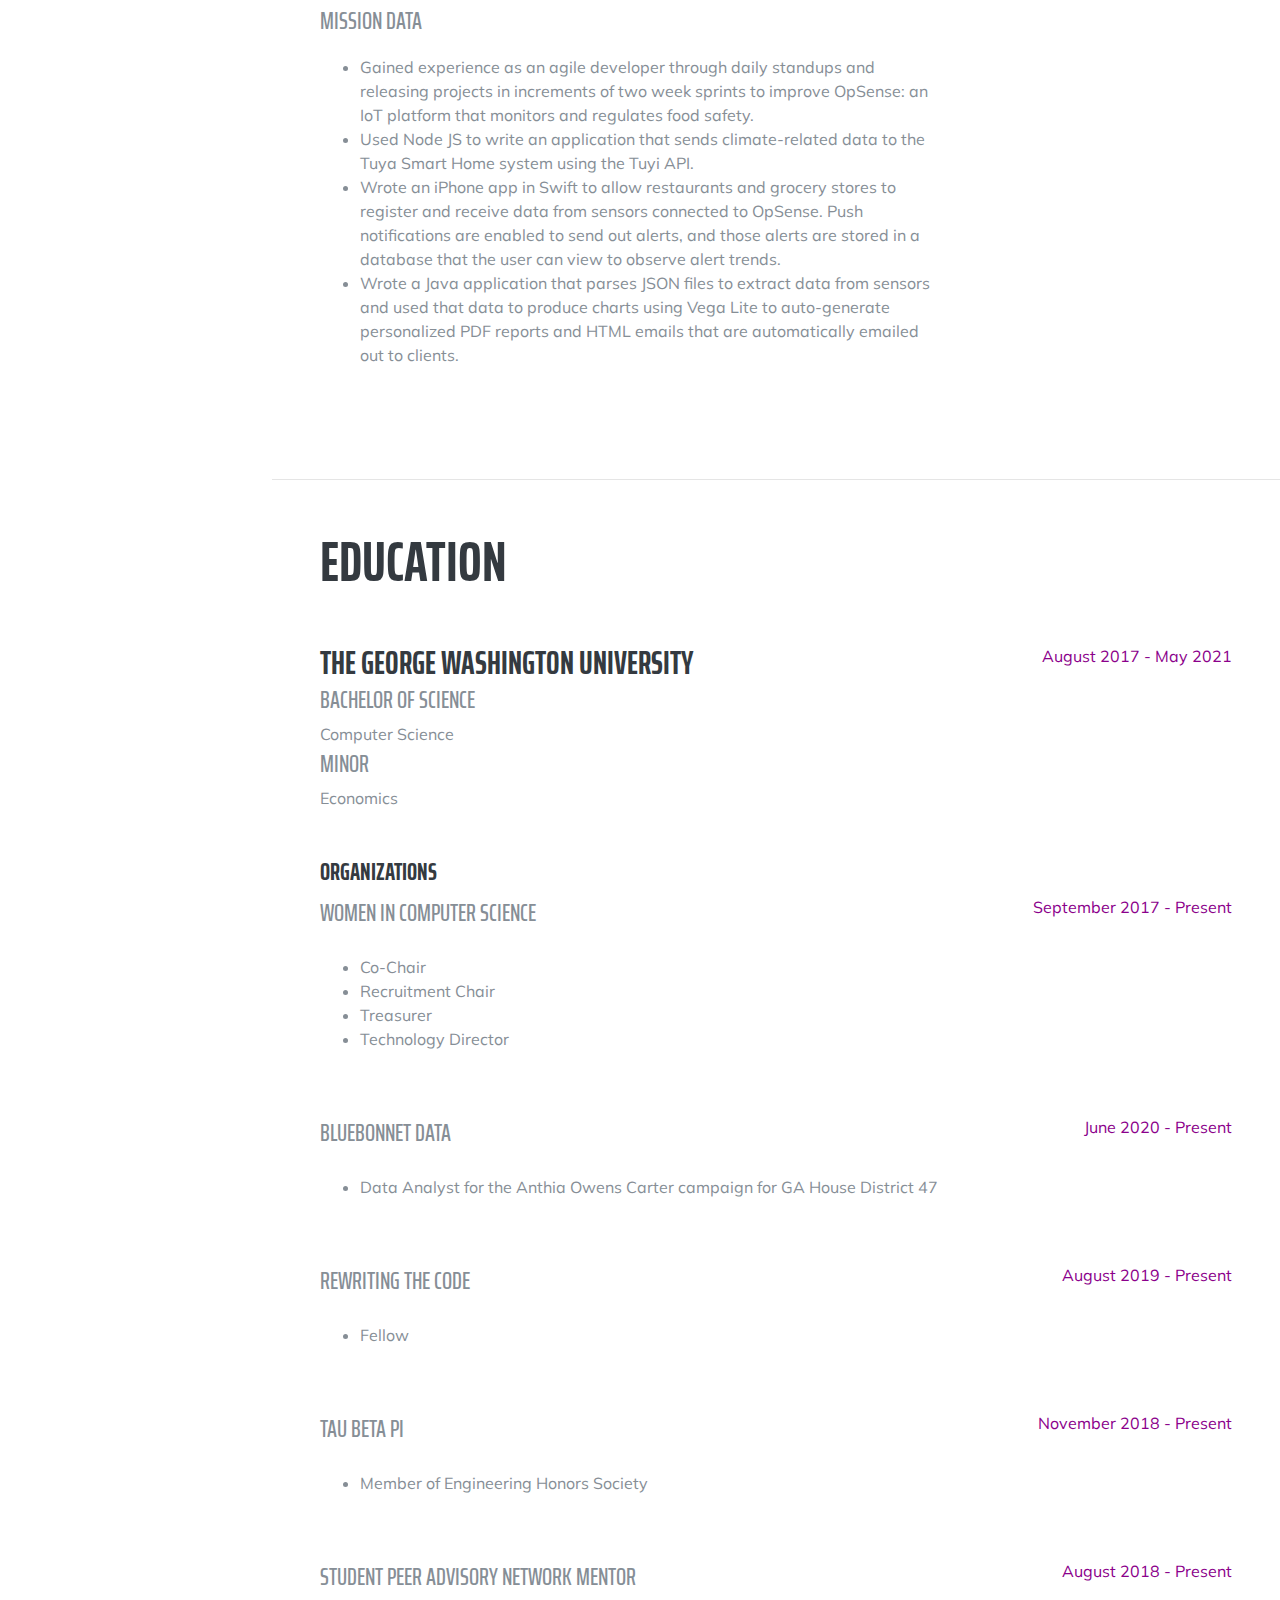
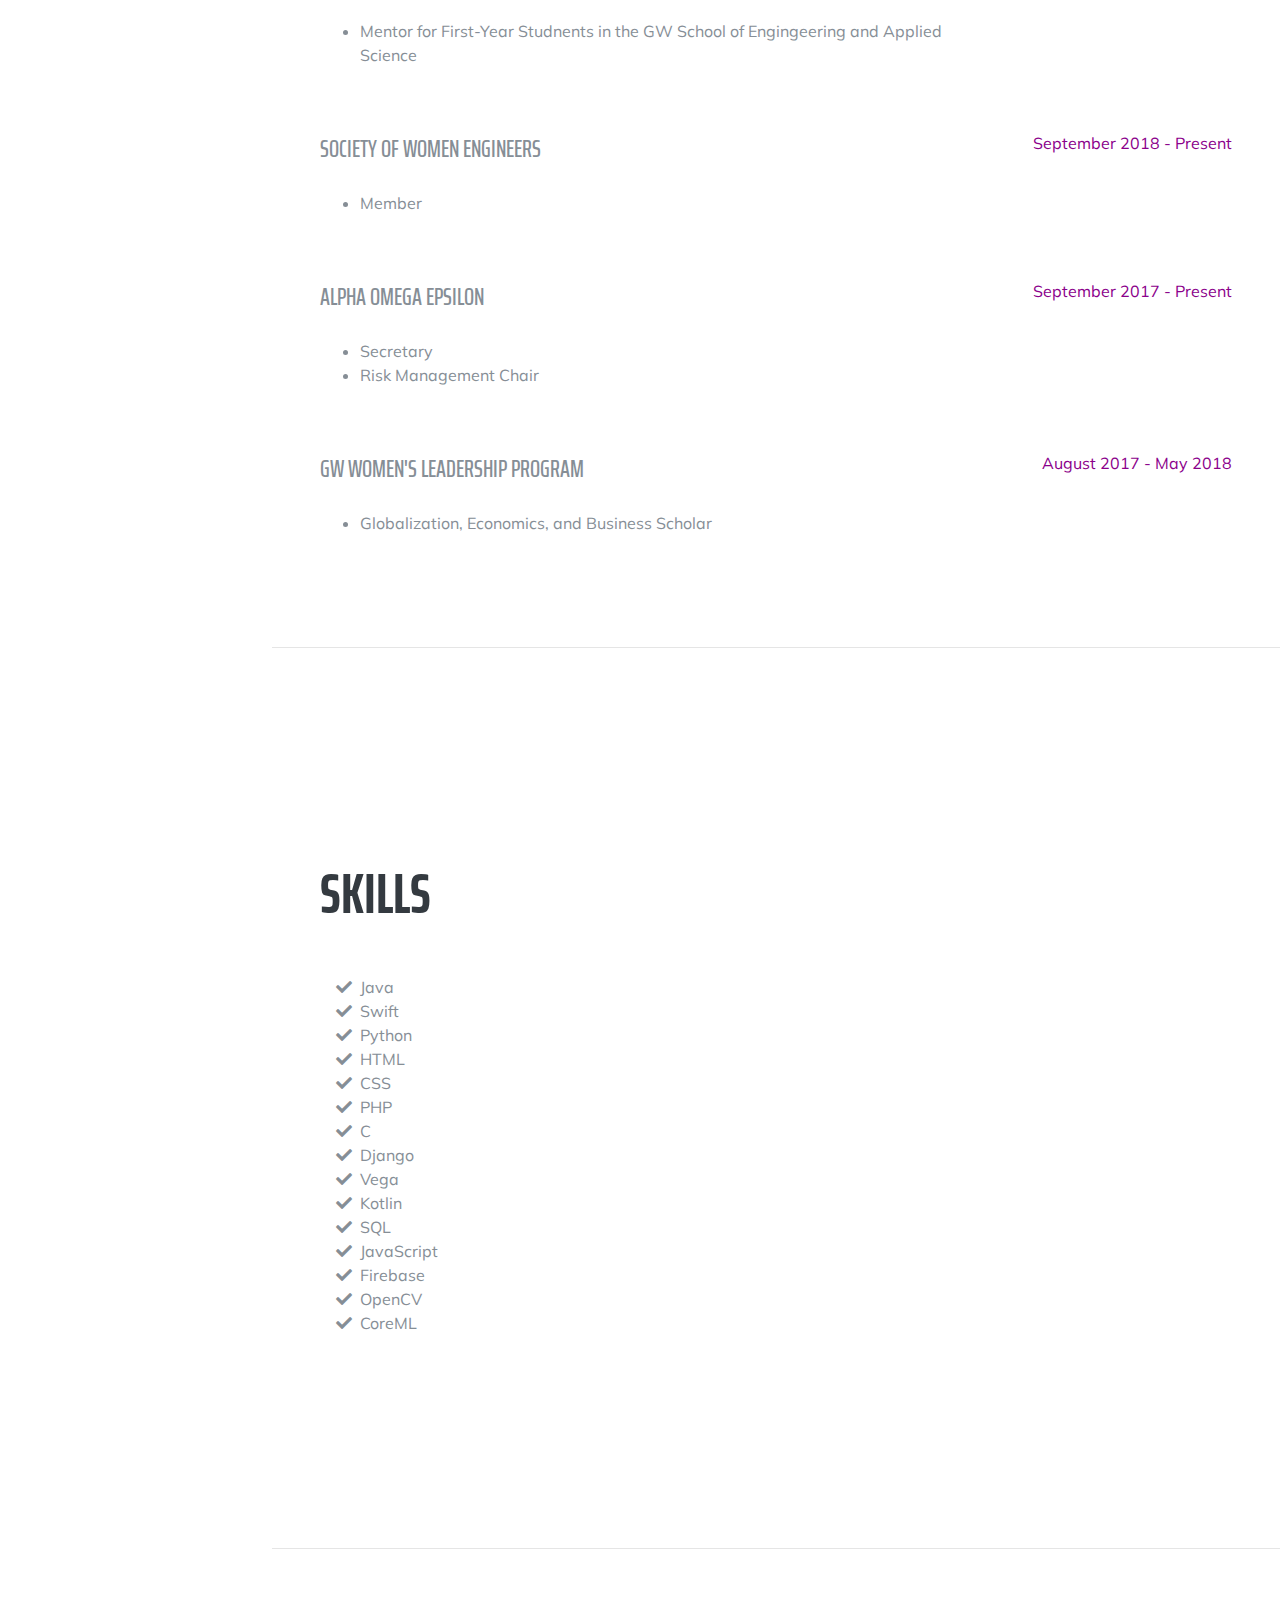
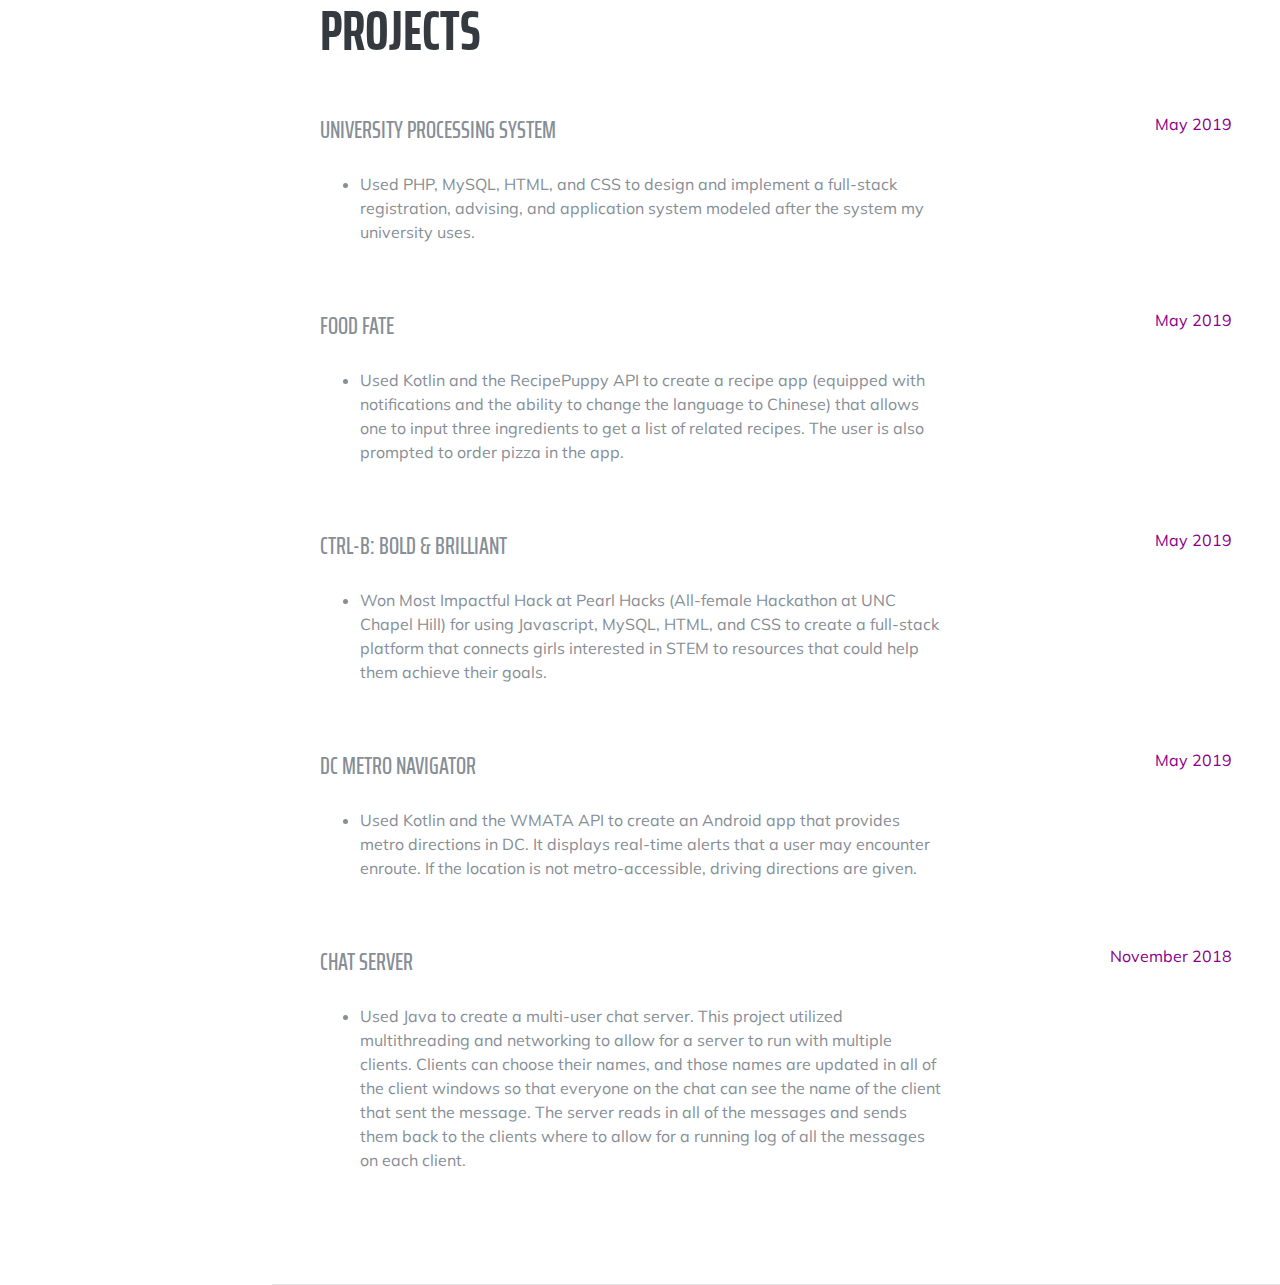
==== commit 521e2908: "Update index.html" ====
--- a/index.html
+++ b/index.html
@@ -94,7 +94,7 @@
             <div class="subheading mb-3">Leidos</div>
             <!-- <p>Podcasting operational change management inside of workflows to establish a framework. Taking seamless key performance indicators offline to maximise the long tail. Keeping your eye on the ball while performing a deep dive on the start-up mentality to derive convergence on cross-platform integration.</p> -->
             <ul>
-              <li>Gaining software engineering experience in the Intelligence Sector of Leidos.</li>
+              <li>Developed top secret web applications for the Intelligence sector of Leidos using Vue.js, Spring Boot, Java, Tomcat, and Docker.</li>
             </ul>
           </div>
           <div class="resume-date text-md-right">
